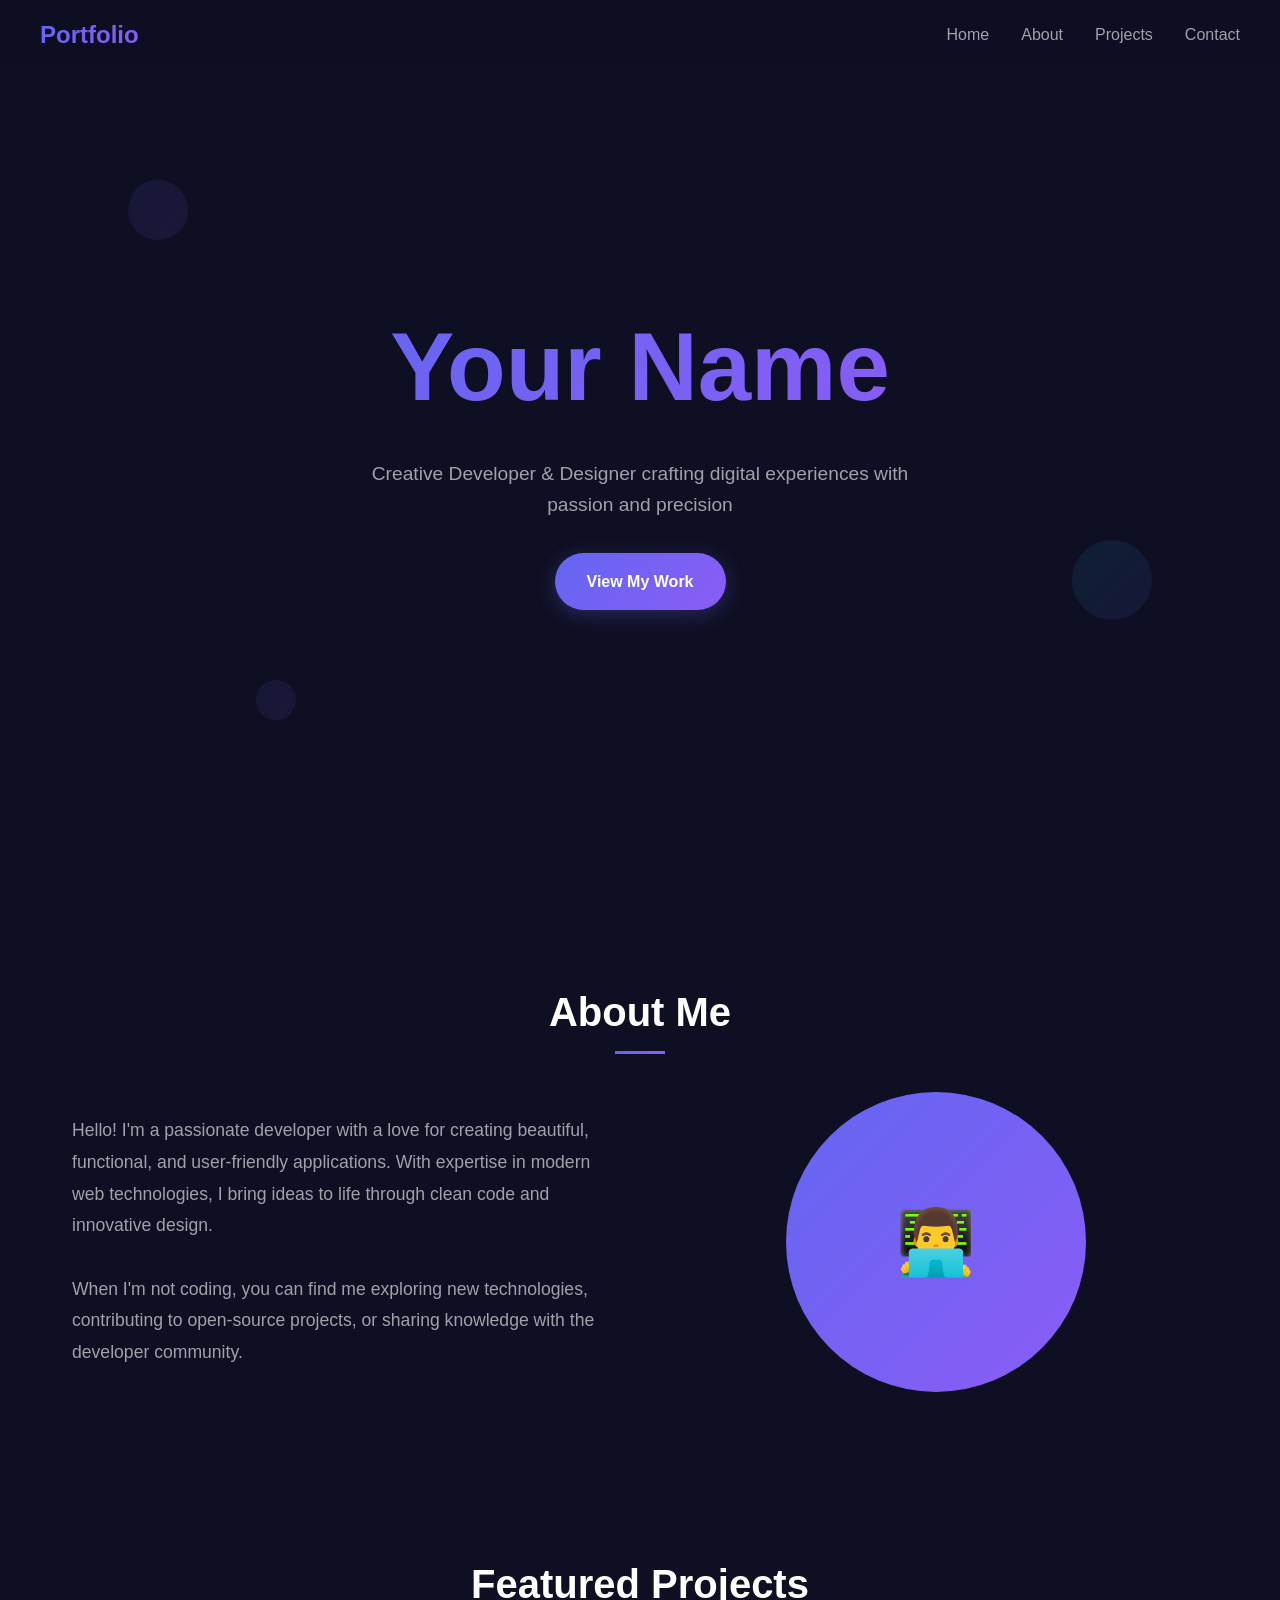
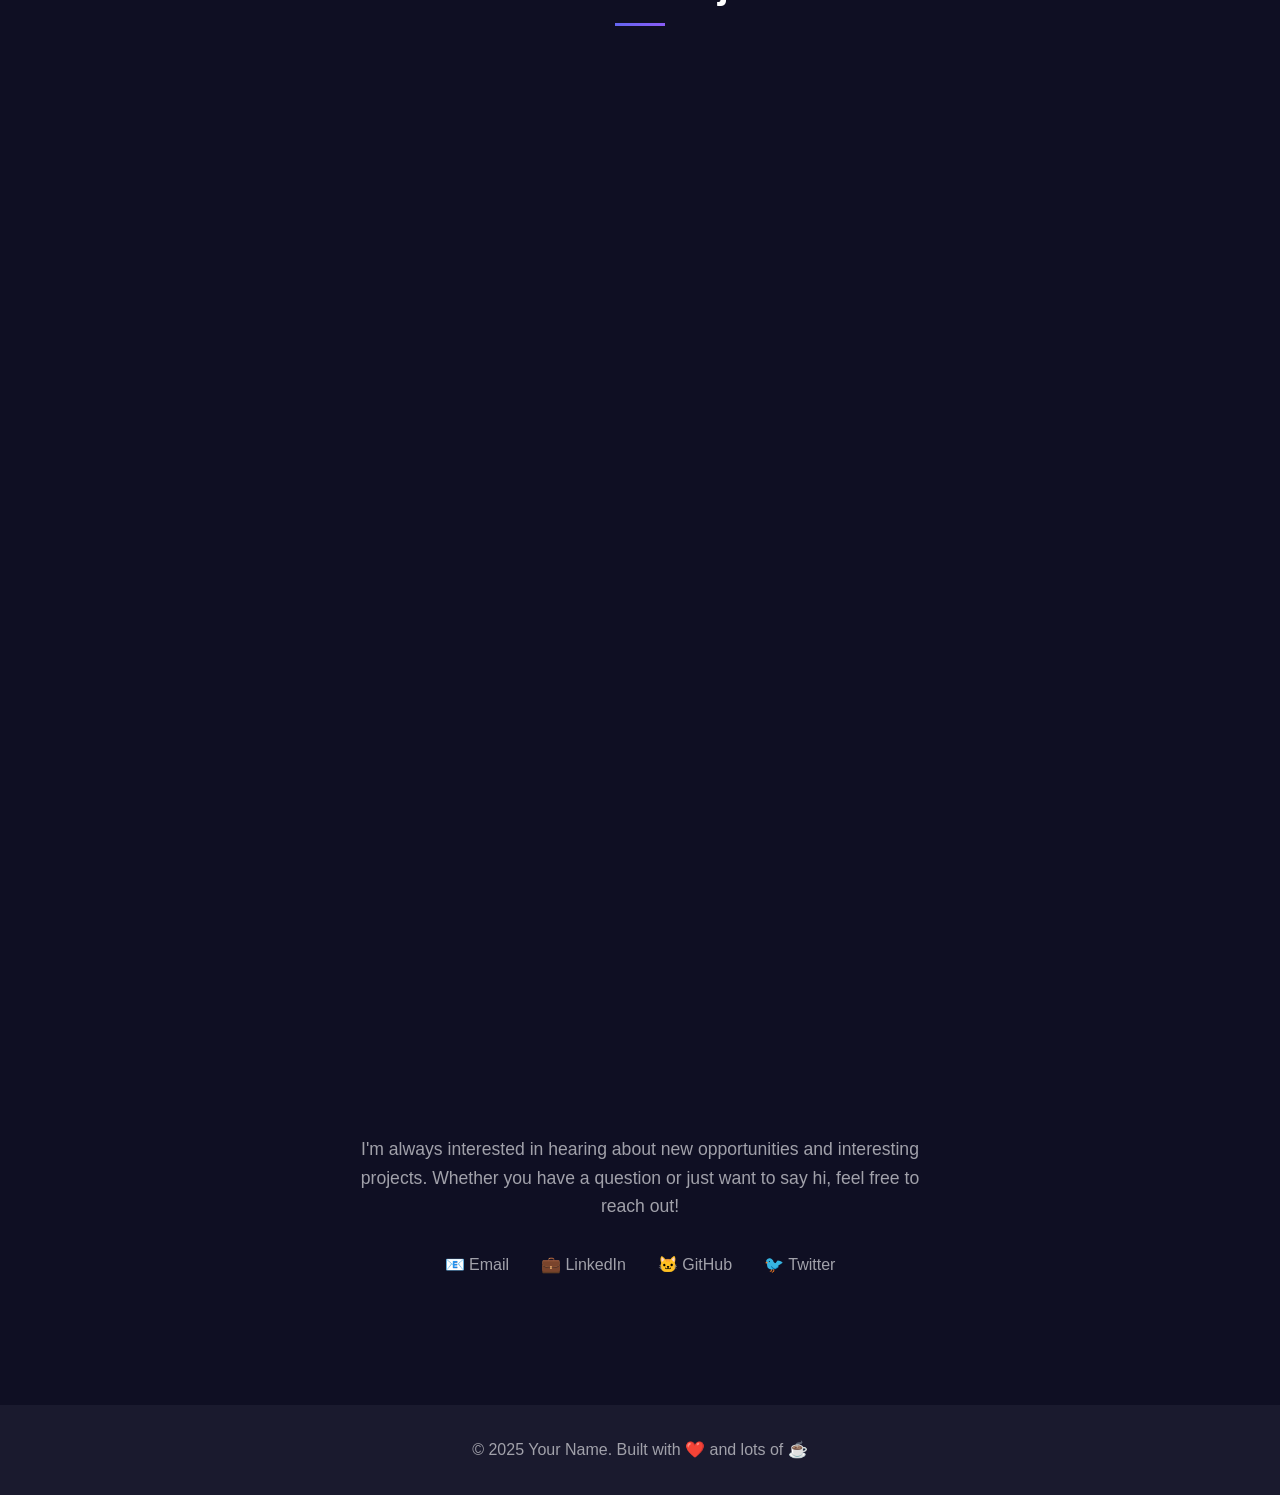
==== index.html @ e2e6d1c0 "Create index.html" ====
<!DOCTYPE html>
<html lang="en">
<head>
    <meta charset="UTF-8">
    <meta name="viewport" content="width=device-width, initial-scale=1.0">
    <title>Your Name - Portfolio</title>
    <style>
        * {
            margin: 0;
            padding: 0;
            box-sizing: border-box;
        }

        :root {
            --primary: #6366f1;
            --secondary: #8b5cf6;
            --accent: #06b6d4;
            --bg-dark: #0f0f23;
            --bg-card: #1a1a2e;
            --text-primary: #ffffff;
            --text-secondary: #a1a1aa;
            --gradient: linear-gradient(135deg, var(--primary), var(--secondary));
        }

        body {
            font-family: 'Inter', -apple-system, BlinkMacSystemFont, sans-serif;
            background: var(--bg-dark);
            color: var(--text-primary);
            line-height: 1.6;
            overflow-x: hidden;
        }

        /* Animated background */
        .bg-animation {
            position: fixed;
            top: 0;
            left: 0;
            width: 100%;
            height: 100%;
            z-index: -1;
            opacity: 0.1;
        }

        .floating-shapes {
            position: absolute;
            width: 100%;
            height: 100%;
        }

        .shape {
            position: absolute;
            border-radius: 50%;
            animation: float 6s ease-in-out infinite;
        }

        .shape:nth-child(1) {
            width: 60px;
            height: 60px;
            background: var(--gradient);
            top: 20%;
            left: 10%;
            animation-delay: 0s;
        }

        .shape:nth-child(2) {
            width: 80px;
            height: 80px;
            background: linear-gradient(135deg, var(--accent), var(--primary));
            top: 60%;
            right: 10%;
            animation-delay: 2s;
        }

        .shape:nth-child(3) {
            width: 40px;
            height: 40px;
            background: var(--gradient);
            bottom: 20%;
            left: 20%;
            animation-delay: 4s;
        }

        @keyframes float {
            0%, 100% { transform: translateY(0px) rotate(0deg); }
            50% { transform: translateY(-20px) rotate(180deg); }
        }

        /* Navigation */
        nav {
            position: fixed;
            top: 0;
            width: 100%;
            padding: 1rem 2rem;
            background: rgba(15, 15, 35, 0.9);
            backdrop-filter: blur(10px);
            z-index: 1000;
            transition: all 0.3s ease;
        }

        .nav-container {
            max-width: 1200px;
            margin: 0 auto;
            display: flex;
            justify-content: space-between;
            align-items: center;
        }

        .logo {
            font-size: 1.5rem;
            font-weight: 700;
            background: var(--gradient);
            background-clip: text;
            -webkit-text-fill-color: transparent;
        }

        .nav-links {
            display: flex;
            list-style: none;
            gap: 2rem;
        }

        .nav-links a {
            color: var(--text-secondary);
            text-decoration: none;
            transition: color 0.3s ease;
            position: relative;
        }

        .nav-links a:hover {
            color: var(--text-primary);
        }

        .nav-links a::after {
            content: '';
            position: absolute;
            bottom: -5px;
            left: 0;
            width: 0;
            height: 2px;
            background: var(--gradient);
            transition: width 0.3s ease;
        }

        .nav-links a:hover::after {
            width: 100%;
        }

        /* Hero Section */
        .hero {
            height: 100vh;
            display: flex;
            align-items: center;
            justify-content: center;
            text-align: center;
            padding: 0 2rem;
        }

        .hero-content {
            max-width: 800px;
            animation: fadeInUp 1s ease;
        }

        .hero h1 {
            font-size: clamp(3rem, 8vw, 6rem);
            font-weight: 800;
            margin-bottom: 1rem;
            background: var(--gradient);
            background-clip: text;
            -webkit-text-fill-color: transparent;
        }

        .hero p {
            font-size: 1.2rem;
            color: var(--text-secondary);
            margin-bottom: 2rem;
            max-width: 600px;
            margin-left: auto;
            margin-right: auto;
        }

        .cta-button {
            display: inline-block;
            padding: 1rem 2rem;
            background: var(--gradient);
            color: white;
            text-decoration: none;
            border-radius: 50px;
            font-weight: 600;
            transition: all 0.3s ease;
            box-shadow: 0 4px 20px rgba(99, 102, 241, 0.3);
        }

        .cta-button:hover {
            transform: translateY(-3px);
            box-shadow: 0 8px 30px rgba(99, 102, 241, 0.4);
        }

        /* Sections */
        section {
            padding: 5rem 2rem;
            max-width: 1200px;
            margin: 0 auto;
        }

        .section-title {
            font-size: 2.5rem;
            font-weight: 700;
            text-align: center;
            margin-bottom: 3rem;
            position: relative;
        }

        .section-title::after {
            content: '';
            position: absolute;
            bottom: -10px;
            left: 50%;
            transform: translateX(-50%);
            width: 50px;
            height: 3px;
            background: var(--gradient);
        }

        /* About Section */
        .about-content {
            display: grid;
            grid-template-columns: 1fr 1fr;
            gap: 3rem;
            align-items: center;
        }

        .about-text {
            font-size: 1.1rem;
            color: var(--text-secondary);
            line-height: 1.8;
        }

        .about-image {
            text-align: center;
        }

        .profile-img {
            width: 300px;
            height: 300px;
            border-radius: 50%;
            background: var(--gradient);
            display: flex;
            align-items: center;
            justify-content: center;
            margin: 0 auto;
            font-size: 4rem;
            color: white;
        }

        /* Projects Section */
        .projects-grid {
            display: grid;
            grid-template-columns: repeat(auto-fit, minmax(350px, 1fr));
            gap: 2rem;
            margin-top: 3rem;
        }

        .project-card {
            background: var(--bg-card);
            border-radius: 15px;
            padding: 2rem;
            transition: all 0.3s ease;
            border: 1px solid rgba(99, 102, 241, 0.1);
            position: relative;
            overflow: hidden;
        }

        .project-card::before {
            content: '';
            position: absolute;
            top: 0;
            left: 0;
            width: 100%;
            height: 3px;
            background: var(--gradient);
            transform: scaleX(0);
            transition: transform 0.3s ease;
        }

        .project-card:hover {
            transform: translateY(-10px);
            box-shadow: 0 20px 40px rgba(0, 0, 0, 0.3);
        }

        .project-card:hover::before {
            transform: scaleX(1);
        }

        .project-title {
            font-size: 1.5rem;
            font-weight: 600;
            margin-bottom: 1rem;
            color: var(--text-primary);
        }

        .project-description {
            color: var(--text-secondary);
            margin-bottom: 1.5rem;
            line-height: 1.6;
        }

        .project-tags {
            display: flex;
            flex-wrap: wrap;
            gap: 0.5rem;
            margin-bottom: 1.5rem;
        }

        .tag {
            background: rgba(99, 102, 241, 0.1);
            color: var(--primary);
            padding: 0.3rem 0.8rem;
            border-radius: 20px;
            font-size: 0.8rem;
            font-weight: 500;
        }

        .project-links {
            display: flex;
            gap: 1rem;
        }

        .project-link {
            color: var(--accent);
            text-decoration: none;
            font-weight: 500;
            transition: color 0.3s ease;
        }

        .project-link:hover {
            color: var(--primary);
        }

        /* Contact Section */
        .contact-content {
            text-align: center;
            max-width: 600px;
            margin: 0 auto;
        }

        .contact-text {
            font-size: 1.1rem;
            color: var(--text-secondary);
            margin-bottom: 2rem;
        }

        .contact-links {
            display: flex;
            justify-content: center;
            gap: 2rem;
            flex-wrap: wrap;
        }

        .contact-link {
            display: flex;
            align-items: center;
            gap: 0.5rem;
            color: var(--text-secondary);
            text-decoration: none;
            transition: color 0.3s ease;
        }

        .contact-link:hover {
            color: var(--primary);
        }

        /* Footer */
        footer {
            background: var(--bg-card);
            padding: 2rem;
            text-align: center;
            color: var(--text-secondary);
            margin-top: 3rem;
        }

        /* Animations */
        @keyframes fadeInUp {
            from {
                opacity: 0;
                transform: translateY(50px);
            }
            to {
                opacity: 1;
                transform: translateY(0);
            }
        }

        .fade-in-up {
            animation: fadeInUp 0.8s ease forwards;
            opacity: 0;
        }

        /* Responsive */
        @media (max-width: 768px) {
            .nav-links {
                display: none;
            }

            .about-content {
                grid-template-columns: 1fr;
                text-align: center;
            }

            .projects-grid {
                grid-template-columns: 1fr;
            }

            .contact-links {
                flex-direction: column;
                align-items: center;
            }

            section {
                padding: 3rem 1rem;
            }
        }
    </style>
</head>
<body>
    <div class="bg-animation">
        <div class="floating-shapes">
            <div class="shape"></div>
            <div class="shape"></div>
            <div class="shape"></div>
        </div>
    </div>

    <nav>
        <div class="nav-container">
            <div class="logo">Portfolio</div>
            <ul class="nav-links">
                <li><a href="#home">Home</a></li>
                <li><a href="#about">About</a></li>
                <li><a href="#projects">Projects</a></li>
                <li><a href="#contact">Contact</a></li>
            </ul>
        </div>
    </nav>

    <section id="home" class="hero">
        <div class="hero-content">
            <h1>Your Name</h1>
            <p>Creative Developer & Designer crafting digital experiences with passion and precision</p>
            <a href="#projects" class="cta-button">View My Work</a>
        </div>
    </section>

    <section id="about">
        <h2 class="section-title">About Me</h2>
        <div class="about-content">
            <div class="about-text">
                <p>Hello! I'm a passionate developer with a love for creating beautiful, functional, and user-friendly applications. With expertise in modern web technologies, I bring ideas to life through clean code and innovative design.</p>
                <br>
                <p>When I'm not coding, you can find me exploring new technologies, contributing to open-source projects, or sharing knowledge with the developer community.</p>
            </div>
            <div class="about-image">
                <div class="profile-img">👨‍💻</div>
            </div>
        </div>
    </section>

    <section id="projects">
        <h2 class="section-title">Featured Projects</h2>
        <div class="projects-grid">
            <div class="project-card">
                <h3 class="project-title">E-Commerce Platform</h3>
                <p class="project-description">A full-stack e-commerce solution with modern UI/UX, secure payment integration, and real-time inventory management.</p>
                <div class="project-tags">
                    <span class="tag">React</span>
                    <span class="tag">Node.js</span>
                    <span class="tag">MongoDB</span>
                    <span class="tag">Stripe</span>
                </div>
                <div class="project-links">
                    <a href="#" class="project-link">Live Demo</a>
                    <a href="#" class="project-link">GitHub</a>
                </div>
            </div>

            <div class="project-card">
                <h3 class="project-title">Task Management App</h3>
                <p class="project-description">A collaborative task management application with real-time updates, drag-and-drop functionality, and team collaboration features.</p>
                <div class="project-tags">
                    <span class="tag">Vue.js</span>
                    <span class="tag">Firebase</span>
                    <span class="tag">TypeScript</span>
                    <span class="tag">PWA</span>
                </div>
                <div class="project-links">
                    <a href="#" class="project-link">Live Demo</a>
                    <a href="#" class="project-link">GitHub</a>
                </div>
            </div>

            <div class="project-card">
                <h3 class="project-title">Data Visualization Dashboard</h3>
                <p class="project-description">Interactive dashboard for visualizing complex datasets with customizable charts, real-time data streaming, and export functionality.</p>
                <div class="project-tags">
                    <span class="tag">D3.js</span>
                    <span class="tag">Python</span>
                    <span class="tag">Flask</span>
                    <span class="tag">PostgreSQL</span>
                </div>
                <div class="project-links">
                    <a href="#" class="project-link">Live Demo</a>
                    <a href="#" class="project-link">GitHub</a>
                </div>
            </div>

            <div class="project-card">
                <h3 class="project-title">Mobile Weather App</h3>
                <p class="project-description">Cross-platform mobile application providing detailed weather forecasts with beautiful animations and location-based services.</p>
                <div class="project-tags">
                    <span class="tag">React Native</span>
                    <span class="tag">Weather API</span>
                    <span class="tag">Redux</span>
                    <span class="tag">Lottie</span>
                </div>
                <div class="project-links">
                    <a href="#" class="project-link">App Store</a>
                    <a href="#" class="project-link">GitHub</a>
                </div>
            </div>

            <div class="project-card">
                <h3 class="project-title">AI-Powered Chatbot</h3>
                <p class="project-description">Intelligent chatbot with natural language processing capabilities, context awareness, and integration with multiple platforms.</p>
                <div class="project-tags">
                    <span class="tag">Python</span>
                    <span class="tag">TensorFlow</span>
                    <span class="tag">NLP</span>
                    <span class="tag">REST API</span>
                </div>
                <div class="project-links">
                    <a href="#" class="project-link">Live Demo</a>
                    <a href="#" class="project-link">GitHub</a>
                </div>
            </div>

            <div class="project-card">
                <h3 class="project-title">Portfolio Website</h3>
                <p class="project-description">Modern, responsive portfolio website with smooth animations, dark mode support, and optimized performance.</p>
                <div class="project-tags">
                    <span class="tag">HTML5</span>
                    <span class="tag">CSS3</span>
                    <span class="tag">JavaScript</span>
                    <span class="tag">GSAP</span>
                </div>
                <div class="project-links">
                    <a href="#" class="project-link">Live Demo</a>
                    <a href="#" class="project-link">GitHub</a>
                </div>
            </div>
        </div>
    </section>

    <section id="contact">
        <h2 class="section-title">Get In Touch</h2>
        <div class="contact-content">
            <p class="contact-text">I'm always interested in hearing about new opportunities and interesting projects. Whether you have a question or just want to say hi, feel free to reach out!</p>
            <div class="contact-links">
                <a href="mailto:your.email@example.com" class="contact-link">
                    📧 Email
                </a>
                <a href="https://linkedin.com/in/yourprofile" class="contact-link" target="_blank">
                    💼 LinkedIn
                </a>
                <a href="https://github.com/yourusername" class="contact-link" target="_blank">
                    🐱 GitHub
                </a>
                <a href="https://twitter.com/yourusername" class="contact-link" target="_blank">
                    🐦 Twitter
                </a>
            </div>
        </div>
    </section>

    <footer>
        <p>&copy; 2025 Your Name. Built with ❤️ and lots of ☕</p>
    </footer>

    <script>
        // Smooth scrolling for navigation links
        document.querySelectorAll('a[href^="#"]').forEach(anchor => {
            anchor.addEventListener('click', function (e) {
                e.preventDefault();
                const target = document.querySelector(this.getAttribute('href'));
                if (target) {
                    target.scrollIntoView({
                        behavior: 'smooth',
                        block: 'start'
                    });
                }
            });
        });

        // Fade in animation on scroll
        const observerOptions = {
            threshold: 0.1,
            rootMargin: '0px 0px -50px 0px'
        };

        const observer = new IntersectionObserver((entries) => {
            entries.forEach(entry => {
                if (entry.isIntersecting) {
                    entry.target.classList.add('fade-in-up');
                    observer.unobserve(entry.target);
                }
            });
        }, observerOptions);

        // Observe all project cards
        document.querySelectorAll('.project-card').forEach(card => {
            observer.observe(card);
        });

        // Add scroll effect to navbar
        window.addEventListener('scroll', () => {
            const nav = document.querySelector('nav');
            if (window.scrollY > 100) {
                nav.style.background = 'rgba(15, 15, 35, 0.95)';
            } else {
                nav.style.background = 'rgba(15, 15, 35, 0.9)';
            }
        });

        // Add typing effect to hero text
        const heroTitle = document.querySelector('.hero h1');
        const text = heroTitle.textContent;
        heroTitle.textContent = '';
        let i = 0;

        function typeWriter() {
            if (i < text.length) {
                heroTitle.textContent += text.charAt(i);
                i++;
                setTimeout(typeWriter, 100);
            }
        }

        // Start typing effect after page load
        window.addEventListener('load', () => {
            setTimeout(typeWriter, 500);
        });
    </script>
</body>
</html>
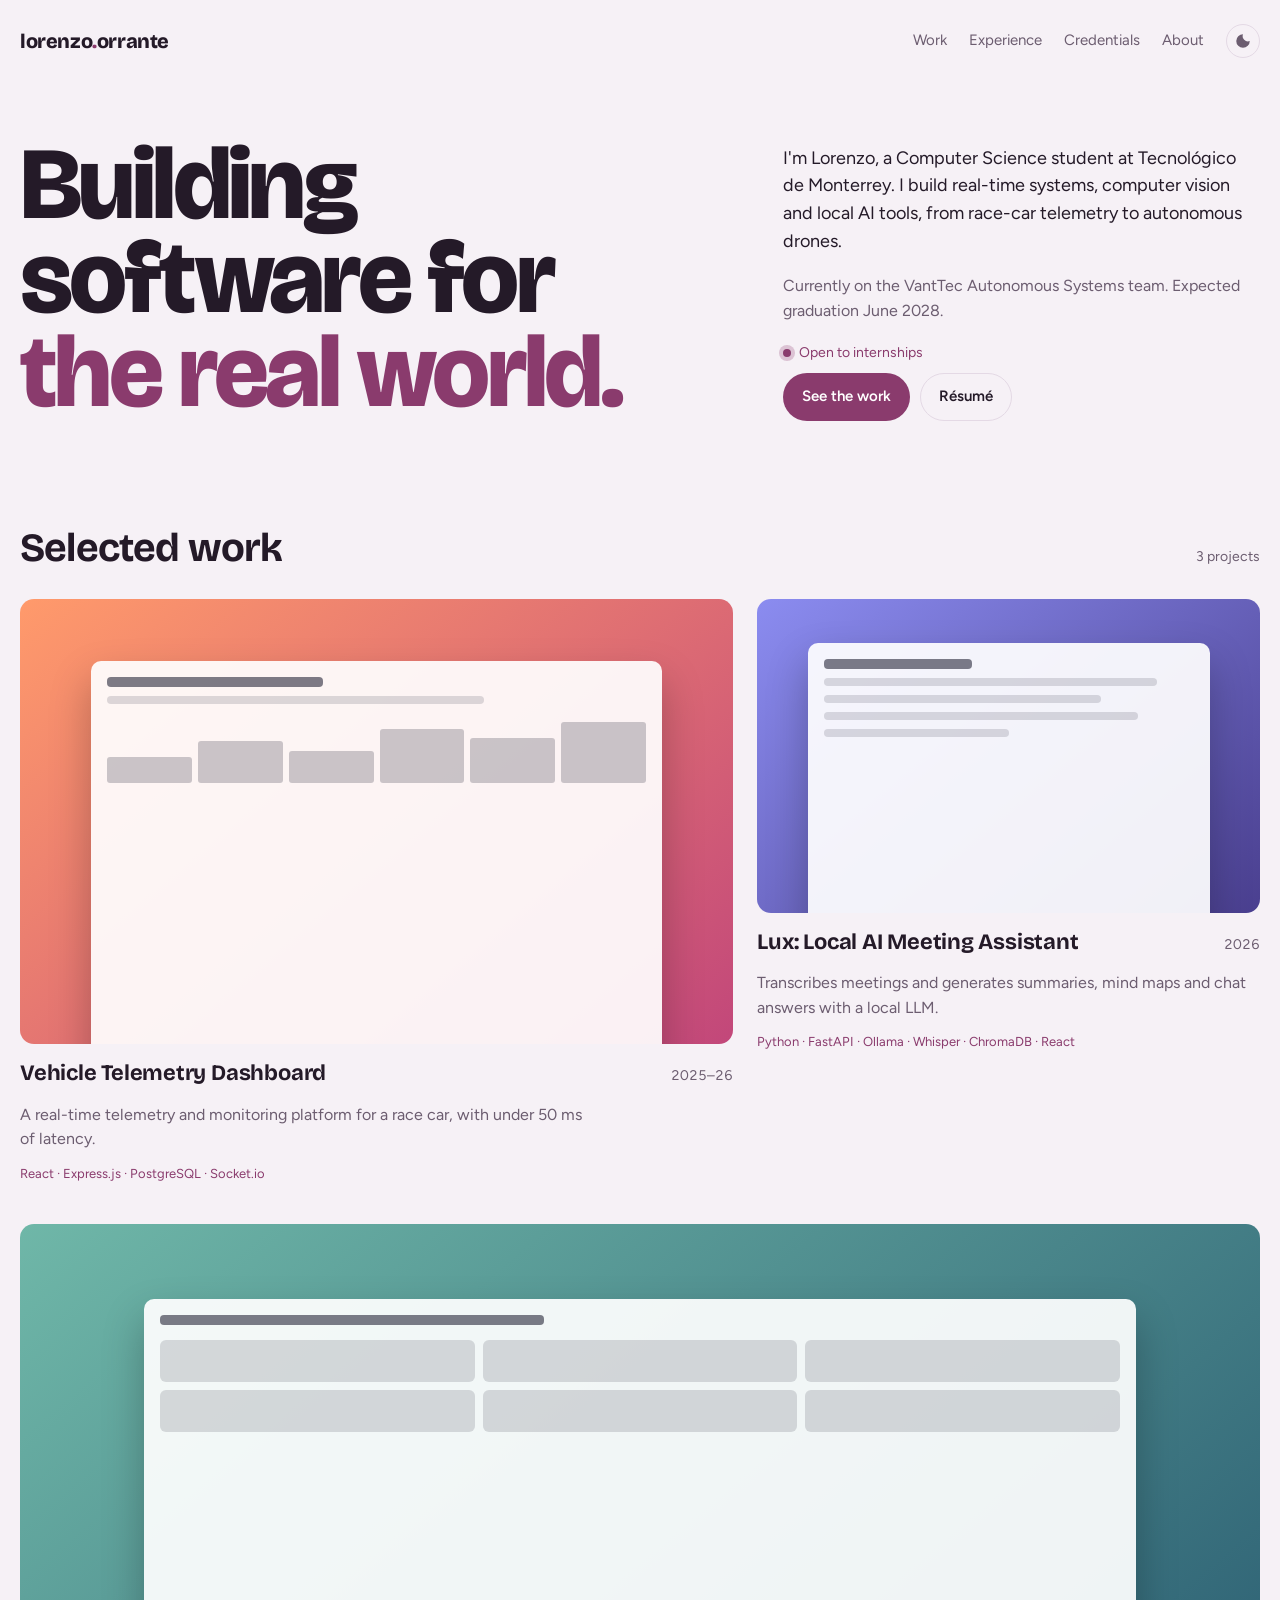
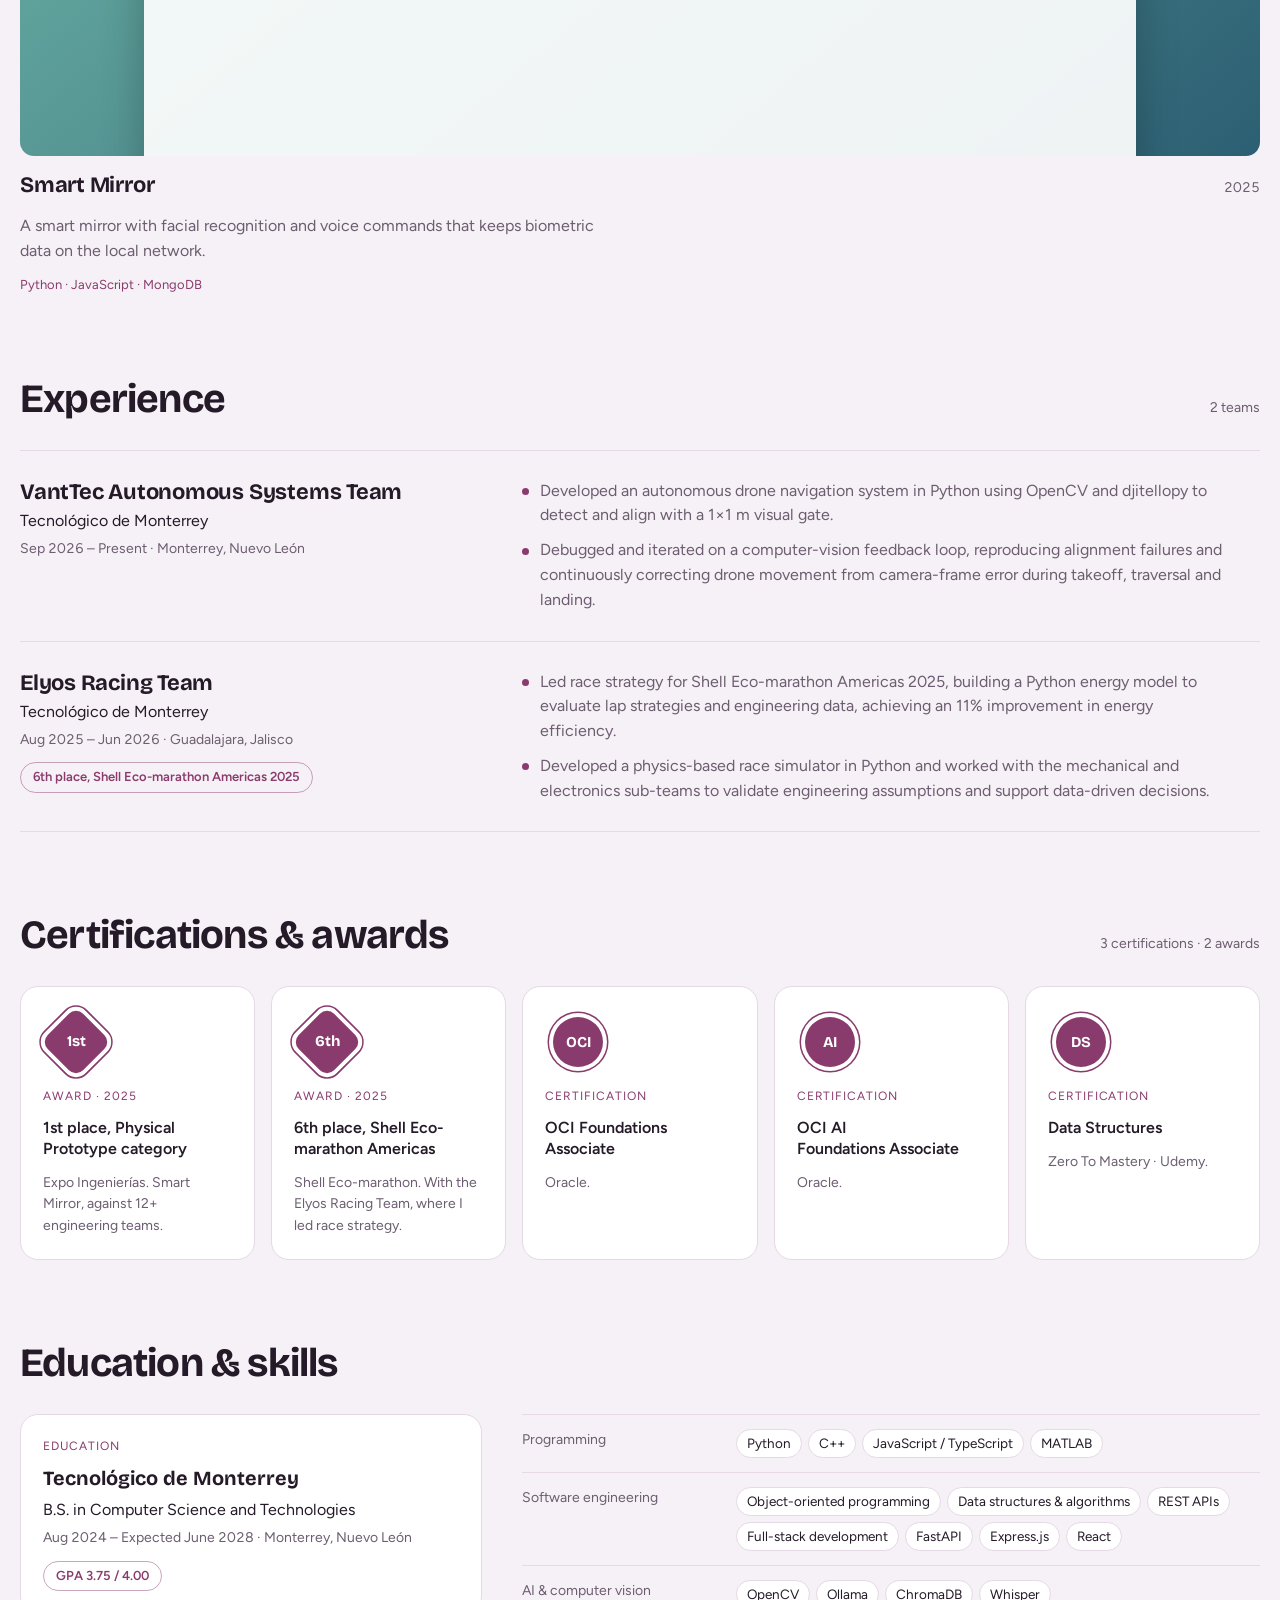
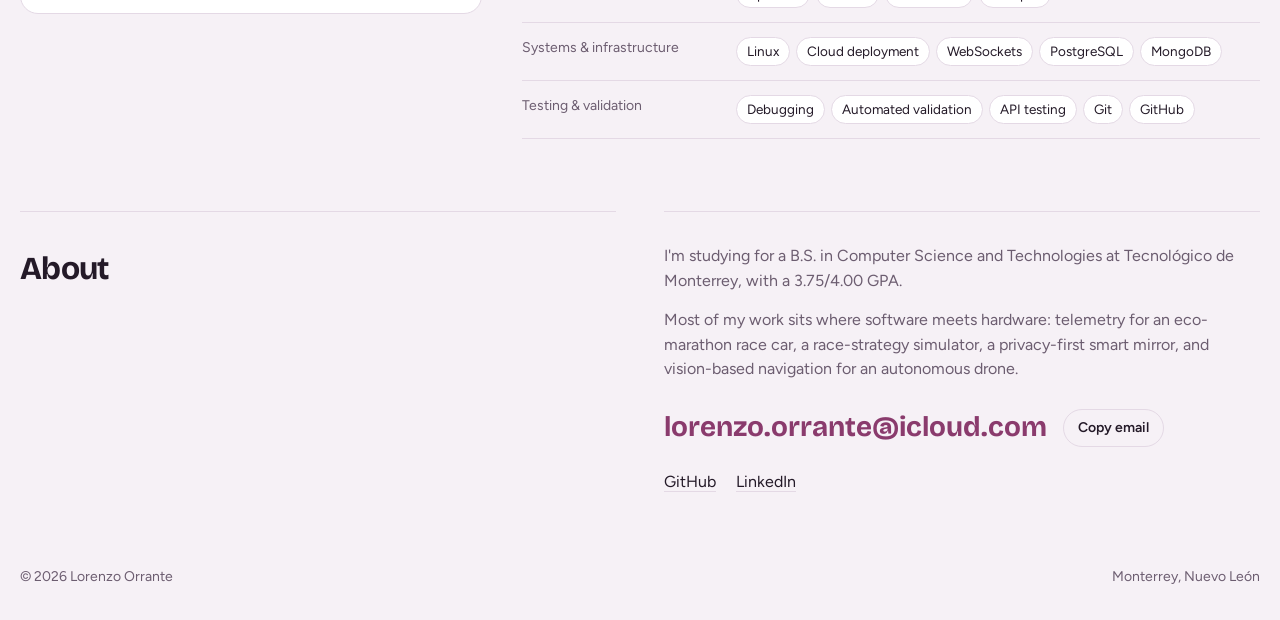
==== commit d408ac3c: "Replace template with Lorenzo Orrante portfolio Studio design with projects, experience, certificati" ====
--- a/index.html
+++ b/index.html
@@ -1,652 +1,105 @@
-<!DOCTYPE html>
+<!doctype html>
 <html lang="en">
 <head>
-    <meta charset="UTF-8">
-    <meta name="viewport" content="width=device-width, initial-scale=1.0">
-    <title>Your Name - Portfolio</title>
-    <style>
-        * {
-            margin: 0;
-            padding: 0;
-            box-sizing: border-box;
-        }
-
-        :root {
-            --primary: #6366f1;
-            --secondary: #8b5cf6;
-            --accent: #06b6d4;
-            --bg-dark: #0f0f23;
-            --bg-card: #1a1a2e;
-            --text-primary: #ffffff;
-            --text-secondary: #a1a1aa;
-            --gradient: linear-gradient(135deg, var(--primary), var(--secondary));
-        }
-
-        body {
-            font-family: 'Inter', -apple-system, BlinkMacSystemFont, sans-serif;
-            background: var(--bg-dark);
-            color: var(--text-primary);
-            line-height: 1.6;
-            overflow-x: hidden;
-        }
-
-        /* Animated background */
-        .bg-animation {
-            position: fixed;
-            top: 0;
-            left: 0;
-            width: 100%;
-            height: 100%;
-            z-index: -1;
-            opacity: 0.1;
-        }
-
-        .floating-shapes {
-            position: absolute;
-            width: 100%;
-            height: 100%;
-        }
-
-        .shape {
-            position: absolute;
-            border-radius: 50%;
-            animation: float 6s ease-in-out infinite;
-        }
-
-        .shape:nth-child(1) {
-            width: 60px;
-            height: 60px;
-            background: var(--gradient);
-            top: 20%;
-            left: 10%;
-            animation-delay: 0s;
-        }
-
-        .shape:nth-child(2) {
-            width: 80px;
-            height: 80px;
-            background: linear-gradient(135deg, var(--accent), var(--primary));
-            top: 60%;
-            right: 10%;
-            animation-delay: 2s;
-        }
-
-        .shape:nth-child(3) {
-            width: 40px;
-            height: 40px;
-            background: var(--gradient);
-            bottom: 20%;
-            left: 20%;
-            animation-delay: 4s;
-        }
-
-        @keyframes float {
-            0%, 100% { transform: translateY(0px) rotate(0deg); }
-            50% { transform: translateY(-20px) rotate(180deg); }
-        }
-
-        /* Navigation */
-        nav {
-            position: fixed;
-            top: 0;
-            width: 100%;
-            padding: 1rem 2rem;
-            background: rgba(15, 15, 35, 0.9);
-            backdrop-filter: blur(10px);
-            z-index: 1000;
-            transition: all 0.3s ease;
-        }
-
-        .nav-container {
-            max-width: 1200px;
-            margin: 0 auto;
-            display: flex;
-            justify-content: space-between;
-            align-items: center;
-        }
-
-        .logo {
-            font-size: 1.5rem;
-            font-weight: 700;
-            background: var(--gradient);
-            background-clip: text;
-            -webkit-text-fill-color: transparent;
-        }
-
-        .nav-links {
-            display: flex;
-            list-style: none;
-            gap: 2rem;
-        }
-
-        .nav-links a {
-            color: var(--text-secondary);
-            text-decoration: none;
-            transition: color 0.3s ease;
-            position: relative;
-        }
-
-        .nav-links a:hover {
-            color: var(--text-primary);
-        }
-
-        .nav-links a::after {
-            content: '';
-            position: absolute;
-            bottom: -5px;
-            left: 0;
-            width: 0;
-            height: 2px;
-            background: var(--gradient);
-            transition: width 0.3s ease;
-        }
-
-        .nav-links a:hover::after {
-            width: 100%;
-        }
-
-        /* Hero Section */
-        .hero {
-            height: 100vh;
-            display: flex;
-            align-items: center;
-            justify-content: center;
-            text-align: center;
-            padding: 0 2rem;
-        }
-
-        .hero-content {
-            max-width: 800px;
-            animation: fadeInUp 1s ease;
-        }
-
-        .hero h1 {
-            font-size: clamp(3rem, 8vw, 6rem);
-            font-weight: 800;
-            margin-bottom: 1rem;
-            background: var(--gradient);
-            background-clip: text;
-            -webkit-text-fill-color: transparent;
-        }
-
-        .hero p {
-            font-size: 1.2rem;
-            color: var(--text-secondary);
-            margin-bottom: 2rem;
-            max-width: 600px;
-            margin-left: auto;
-            margin-right: auto;
-        }
-
-        .cta-button {
-            display: inline-block;
-            padding: 1rem 2rem;
-            background: var(--gradient);
-            color: white;
-            text-decoration: none;
-            border-radius: 50px;
-            font-weight: 600;
-            transition: all 0.3s ease;
-            box-shadow: 0 4px 20px rgba(99, 102, 241, 0.3);
-        }
-
-        .cta-button:hover {
-            transform: translateY(-3px);
-            box-shadow: 0 8px 30px rgba(99, 102, 241, 0.4);
-        }
-
-        /* Sections */
-        section {
-            padding: 5rem 2rem;
-            max-width: 1200px;
-            margin: 0 auto;
-        }
-
-        .section-title {
-            font-size: 2.5rem;
-            font-weight: 700;
-            text-align: center;
-            margin-bottom: 3rem;
-            position: relative;
-        }
-
-        .section-title::after {
-            content: '';
-            position: absolute;
-            bottom: -10px;
-            left: 50%;
-            transform: translateX(-50%);
-            width: 50px;
-            height: 3px;
-            background: var(--gradient);
-        }
-
-        /* About Section */
-        .about-content {
-            display: grid;
-            grid-template-columns: 1fr 1fr;
-            gap: 3rem;
-            align-items: center;
-        }
-
-        .about-text {
-            font-size: 1.1rem;
-            color: var(--text-secondary);
-            line-height: 1.8;
-        }
-
-        .about-image {
-            text-align: center;
-        }
-
-        .profile-img {
-            width: 300px;
-            height: 300px;
-            border-radius: 50%;
-            background: var(--gradient);
-            display: flex;
-            align-items: center;
-            justify-content: center;
-            margin: 0 auto;
-            font-size: 4rem;
-            color: white;
-        }
-
-        /* Projects Section */
-        .projects-grid {
-            display: grid;
-            grid-template-columns: repeat(auto-fit, minmax(350px, 1fr));
-            gap: 2rem;
-            margin-top: 3rem;
-        }
-
-        .project-card {
-            background: var(--bg-card);
-            border-radius: 15px;
-            padding: 2rem;
-            transition: all 0.3s ease;
-            border: 1px solid rgba(99, 102, 241, 0.1);
-            position: relative;
-            overflow: hidden;
-        }
-
-        .project-card::before {
-            content: '';
-            position: absolute;
-            top: 0;
-            left: 0;
-            width: 100%;
-            height: 3px;
-            background: var(--gradient);
-            transform: scaleX(0);
-            transition: transform 0.3s ease;
-        }
-
-        .project-card:hover {
-            transform: translateY(-10px);
-            box-shadow: 0 20px 40px rgba(0, 0, 0, 0.3);
-        }
-
-        .project-card:hover::before {
-            transform: scaleX(1);
-        }
-
-        .project-title {
-            font-size: 1.5rem;
-            font-weight: 600;
-            margin-bottom: 1rem;
-            color: var(--text-primary);
-        }
-
-        .project-description {
-            color: var(--text-secondary);
-            margin-bottom: 1.5rem;
-            line-height: 1.6;
-        }
-
-        .project-tags {
-            display: flex;
-            flex-wrap: wrap;
-            gap: 0.5rem;
-            margin-bottom: 1.5rem;
-        }
-
-        .tag {
-            background: rgba(99, 102, 241, 0.1);
-            color: var(--primary);
-            padding: 0.3rem 0.8rem;
-            border-radius: 20px;
-            font-size: 0.8rem;
-            font-weight: 500;
-        }
-
-        .project-links {
-            display: flex;
-            gap: 1rem;
-        }
-
-        .project-link {
-            color: var(--accent);
-            text-decoration: none;
-            font-weight: 500;
-            transition: color 0.3s ease;
-        }
-
-        .project-link:hover {
-            color: var(--primary);
-        }
-
-        /* Contact Section */
-        .contact-content {
-            text-align: center;
-            max-width: 600px;
-            margin: 0 auto;
-        }
-
-        .contact-text {
-            font-size: 1.1rem;
-            color: var(--text-secondary);
-            margin-bottom: 2rem;
-        }
-
-        .contact-links {
-            display: flex;
-            justify-content: center;
-            gap: 2rem;
-            flex-wrap: wrap;
-        }
-
-        .contact-link {
-            display: flex;
-            align-items: center;
-            gap: 0.5rem;
-            color: var(--text-secondary);
-            text-decoration: none;
-            transition: color 0.3s ease;
-        }
-
-        .contact-link:hover {
-            color: var(--primary);
-        }
-
-        /* Footer */
-        footer {
-            background: var(--bg-card);
-            padding: 2rem;
-            text-align: center;
-            color: var(--text-secondary);
-            margin-top: 3rem;
-        }
-
-        /* Animations */
-        @keyframes fadeInUp {
-            from {
-                opacity: 0;
-                transform: translateY(50px);
-            }
-            to {
-                opacity: 1;
-                transform: translateY(0);
-            }
-        }
-
-        .fade-in-up {
-            animation: fadeInUp 0.8s ease forwards;
-            opacity: 0;
-        }
-
-        /* Responsive */
-        @media (max-width: 768px) {
-            .nav-links {
-                display: none;
-            }
-
-            .about-content {
-                grid-template-columns: 1fr;
-                text-align: center;
-            }
-
-            .projects-grid {
-                grid-template-columns: 1fr;
-            }
-
-            .contact-links {
-                flex-direction: column;
-                align-items: center;
-            }
-
-            section {
-                padding: 3rem 1rem;
-            }
-        }
-    </style>
+  <meta charset="utf-8">
+  <meta name="viewport" content="width=device-width, initial-scale=1, viewport-fit=cover">
+  <title>Portfolio</title>
+  <meta name="description" content="Projects, certifications and awards.">
+  <link rel="preconnect" href="https://fonts.googleapis.com">
+  <link rel="preconnect" href="https://fonts.gstatic.com" crossorigin>
+  <link rel="stylesheet" href="https://fonts.googleapis.com/css2?family=Bricolage+Grotesque:opsz,wght@12..96,500;12..96,700;12..96,800&family=Figtree:wght@400;500;600&display=swap">
+  <link rel="stylesheet" href="css/styles.css">
+  <script>
+    // Apply the saved theme before the page paints, so there is no flash.
+    try { var t = localStorage.getItem('theme'); if (t === 'light' || t === 'dark') document.documentElement.dataset.theme = t; } catch (e) {}
+  </script>
 </head>
 <body>
-    <div class="bg-animation">
-        <div class="floating-shapes">
-            <div class="shape"></div>
-            <div class="shape"></div>
-            <div class="shape"></div>
-        </div>
-    </div>
+  <a class="skip" href="#work">Skip to work</a>
 
-    <nav>
-        <div class="nav-container">
-            <div class="logo">Portfolio</div>
-            <ul class="nav-links">
-                <li><a href="#home">Home</a></li>
-                <li><a href="#about">About</a></li>
-                <li><a href="#projects">Projects</a></li>
-                <li><a href="#contact">Contact</a></li>
-            </ul>
-        </div>
+  <header class="top gutter">
+    <a class="mark" href="#top" id="mark"></a>
+    <nav aria-label="Sections">
+      <a href="#work">Work</a>
+      <a href="#experience">Experience</a>
+      <a href="#credentials">Credentials</a>
+      <a href="#about">About</a>
+      <button class="theme-toggle" id="theme-toggle" type="button" aria-label="Switch color theme">
+        <svg viewBox="0 0 24 24" width="18" height="18" aria-hidden="true"><path fill="currentColor" d="M12 3a9 9 0 1 0 9 9 7 7 0 0 1-9-9z"/></svg>
+      </button>
     </nav>
+  </header>
 
-    <section id="home" class="hero">
-        <div class="hero-content">
-            <h1>Your Name</h1>
-            <p>Creative Developer & Designer crafting digital experiences with passion and precision</p>
-            <a href="#projects" class="cta-button">View My Work</a>
-        </div>
+  <main id="top">
+    <section class="hero gutter">
+      <h1 id="headline"></h1>
+      <div class="side">
+        <p class="lead" id="intro"></p>
+        <p id="sub-intro"></p>
+        <div class="btns" id="hero-buttons"></div>
+      </div>
     </section>
 
-    <section id="about">
-        <h2 class="section-title">About Me</h2>
-        <div class="about-content">
-            <div class="about-text">
-                <p>Hello! I'm a passionate developer with a love for creating beautiful, functional, and user-friendly applications. With expertise in modern web technologies, I bring ideas to life through clean code and innovative design.</p>
-                <br>
-                <p>When I'm not coding, you can find me exploring new technologies, contributing to open-source projects, or sharing knowledge with the developer community.</p>
-            </div>
-            <div class="about-image">
-                <div class="profile-img">👨‍💻</div>
-            </div>
-        </div>
+    <section class="section gutter" id="work" aria-labelledby="work-title">
+      <div class="sec-title">
+        <h2 id="work-title">Selected work</h2>
+        <span id="work-count"></span>
+      </div>
+      <div class="filters" id="work-filters" role="group" aria-label="Filter projects by technology"></div>
+      <div class="work" id="work-grid"></div>
     </section>
 
-    <section id="projects">
-        <h2 class="section-title">Featured Projects</h2>
-        <div class="projects-grid">
-            <div class="project-card">
-                <h3 class="project-title">E-Commerce Platform</h3>
-                <p class="project-description">A full-stack e-commerce solution with modern UI/UX, secure payment integration, and real-time inventory management.</p>
-                <div class="project-tags">
-                    <span class="tag">React</span>
-                    <span class="tag">Node.js</span>
-                    <span class="tag">MongoDB</span>
-                    <span class="tag">Stripe</span>
-                </div>
-                <div class="project-links">
-                    <a href="#" class="project-link">Live Demo</a>
-                    <a href="#" class="project-link">GitHub</a>
-                </div>
-            </div>
-
-            <div class="project-card">
-                <h3 class="project-title">Task Management App</h3>
-                <p class="project-description">A collaborative task management application with real-time updates, drag-and-drop functionality, and team collaboration features.</p>
-                <div class="project-tags">
-                    <span class="tag">Vue.js</span>
-                    <span class="tag">Firebase</span>
-                    <span class="tag">TypeScript</span>
-                    <span class="tag">PWA</span>
-                </div>
-                <div class="project-links">
-                    <a href="#" class="project-link">Live Demo</a>
-                    <a href="#" class="project-link">GitHub</a>
-                </div>
-            </div>
-
-            <div class="project-card">
-                <h3 class="project-title">Data Visualization Dashboard</h3>
-                <p class="project-description">Interactive dashboard for visualizing complex datasets with customizable charts, real-time data streaming, and export functionality.</p>
-                <div class="project-tags">
-                    <span class="tag">D3.js</span>
-                    <span class="tag">Python</span>
-                    <span class="tag">Flask</span>
-                    <span class="tag">PostgreSQL</span>
-                </div>
-                <div class="project-links">
-                    <a href="#" class="project-link">Live Demo</a>
-                    <a href="#" class="project-link">GitHub</a>
-                </div>
-            </div>
-
-            <div class="project-card">
-                <h3 class="project-title">Mobile Weather App</h3>
-                <p class="project-description">Cross-platform mobile application providing detailed weather forecasts with beautiful animations and location-based services.</p>
-                <div class="project-tags">
-                    <span class="tag">React Native</span>
-                    <span class="tag">Weather API</span>
-                    <span class="tag">Redux</span>
-                    <span class="tag">Lottie</span>
-                </div>
-                <div class="project-links">
-                    <a href="#" class="project-link">App Store</a>
-                    <a href="#" class="project-link">GitHub</a>
-                </div>
-            </div>
-
-            <div class="project-card">
-                <h3 class="project-title">AI-Powered Chatbot</h3>
-                <p class="project-description">Intelligent chatbot with natural language processing capabilities, context awareness, and integration with multiple platforms.</p>
-                <div class="project-tags">
-                    <span class="tag">Python</span>
-                    <span class="tag">TensorFlow</span>
-                    <span class="tag">NLP</span>
-                    <span class="tag">REST API</span>
-                </div>
-                <div class="project-links">
-                    <a href="#" class="project-link">Live Demo</a>
-                    <a href="#" class="project-link">GitHub</a>
-                </div>
-            </div>
-
-            <div class="project-card">
-                <h3 class="project-title">Portfolio Website</h3>
-                <p class="project-description">Modern, responsive portfolio website with smooth animations, dark mode support, and optimized performance.</p>
-                <div class="project-tags">
-                    <span class="tag">HTML5</span>
-                    <span class="tag">CSS3</span>
-                    <span class="tag">JavaScript</span>
-                    <span class="tag">GSAP</span>
-                </div>
-                <div class="project-links">
-                    <a href="#" class="project-link">Live Demo</a>
-                    <a href="#" class="project-link">GitHub</a>
-                </div>
-            </div>
-        </div>
+    <section class="section gutter" id="experience" aria-labelledby="exp-title">
+      <div class="sec-title">
+        <h2 id="exp-title">Experience</h2>
+        <span id="exp-count"></span>
+      </div>
+      <div class="exp" id="exp-list"></div>
     </section>
 
-    <section id="contact">
-        <h2 class="section-title">Get In Touch</h2>
-        <div class="contact-content">
-            <p class="contact-text">I'm always interested in hearing about new opportunities and interesting projects. Whether you have a question or just want to say hi, feel free to reach out!</p>
-            <div class="contact-links">
-                <a href="mailto:your.email@example.com" class="contact-link">
-                    📧 Email
-                </a>
-                <a href="https://linkedin.com/in/yourprofile" class="contact-link" target="_blank">
-                    💼 LinkedIn
-                </a>
-                <a href="https://github.com/yourusername" class="contact-link" target="_blank">
-                    🐱 GitHub
-                </a>
-                <a href="https://twitter.com/yourusername" class="contact-link" target="_blank">
-                    🐦 Twitter
-                </a>
-            </div>
-        </div>
+    <section class="section gutter" id="credentials" aria-labelledby="cred-title">
+      <div class="sec-title">
+        <h2 id="cred-title">Certifications &amp; awards</h2>
+        <span id="cred-count"></span>
+      </div>
+      <div class="shelf" id="shelf"></div>
     </section>
 
-    <footer>
-        <p>&copy; 2025 Your Name. Built with ❤️ and lots of ☕</p>
-    </footer>
+    <section class="section gutter" id="skills" aria-labelledby="skills-title">
+      <div class="sec-title">
+        <h2 id="skills-title">Education &amp; skills</h2>
+      </div>
+      <div class="skills-grid">
+        <div class="edu" id="edu-list"></div>
+        <dl class="skills" id="skills-list"></dl>
+      </div>
+    </section>
 
-    <script>
-        // Smooth scrolling for navigation links
-        document.querySelectorAll('a[href^="#"]').forEach(anchor => {
-            anchor.addEventListener('click', function (e) {
-                e.preventDefault();
-                const target = document.querySelector(this.getAttribute('href'));
-                if (target) {
-                    target.scrollIntoView({
-                        behavior: 'smooth',
-                        block: 'start'
-                    });
-                }
-            });
-        });
+    <section class="section gutter about" id="about" aria-labelledby="about-title">
+      <h2 id="about-title">About</h2>
+      <div>
+        <div class="about-text" id="about-text"></div>
+        <div class="contact">
+          <span class="mail" id="email"></span>
+          <button class="btn ghost small" type="button" id="copy-email">Copy email</button>
+        </div>
+        <ul class="social" id="social"></ul>
+      </div>
+    </section>
+  </main>
 
-        // Fade in animation on scroll
-        const observerOptions = {
-            threshold: 0.1,
-            rootMargin: '0px 0px -50px 0px'
-        };
+  <footer class="gutter">
+    <span id="footer-name"></span>
+    <span id="footer-year"></span>
+  </footer>
 
-        const observer = new IntersectionObserver((entries) => {
-            entries.forEach(entry => {
-                if (entry.isIntersecting) {
-                    entry.target.classList.add('fade-in-up');
-                    observer.unobserve(entry.target);
-                }
-            });
-        }, observerOptions);
+  <dialog id="detail" aria-labelledby="detail-title">
+    <button class="close" type="button" id="detail-close" aria-label="Close">×</button>
+    <div id="detail-body"></div>
+  </dialog>
 
-        // Observe all project cards
-        document.querySelectorAll('.project-card').forEach(card => {
-            observer.observe(card);
-        });
-
-        // Add scroll effect to navbar
-        window.addEventListener('scroll', () => {
-            const nav = document.querySelector('nav');
-            if (window.scrollY > 100) {
-                nav.style.background = 'rgba(15, 15, 35, 0.95)';
-            } else {
-                nav.style.background = 'rgba(15, 15, 35, 0.9)';
-            }
-        });
-
-        // Add typing effect to hero text
-        const heroTitle = document.querySelector('.hero h1');
-        const text = heroTitle.textContent;
-        heroTitle.textContent = '';
-        let i = 0;
-
-        function typeWriter() {
-            if (i < text.length) {
-                heroTitle.textContent += text.charAt(i);
-                i++;
-                setTimeout(typeWriter, 100);
-            }
-        }
-
-        // Start typing effect after page load
-        window.addEventListener('load', () => {
-            setTimeout(typeWriter, 500);
-        });
-    </script>
+  <!-- Your content lives in js/content.js. Edit that file to add projects, certifications and awards. -->
+  <script src="js/content.js"></script>
+  <script src="js/main.js"></script>
 </body>
 </html>
--- a/css/styles.css
+++ b/css/styles.css
@@ -0,0 +1,203 @@
+/* Studio: dark-first, work-forward portfolio. Aubergine ground, peach light; light variant in plum. */
+:root {
+  --bg: #1b1520;
+  --panel: #261d2c;
+  --fg: #f3ecf3;
+  --muted: #b3a5b6;
+  --line: #3a2f41;
+  --accent: #ffb38a;
+  --on-accent: #2a1a14;
+  --shadow: rgba(0, 0, 0, .45);
+
+  --display: "Bricolage Grotesque", "Arial Narrow", Arial, sans-serif;
+  --body: "Figtree", "Segoe UI", system-ui, sans-serif;
+  color-scheme: dark;
+}
+@media (prefers-color-scheme: light) {
+  :root:not([data-theme="dark"]) {
+    --bg: #f6f1f6; --panel: #ffffff; --fg: #241a28; --muted: #6c5d70; --line: #e4d9e5;
+    --accent: #8a3b6d; --on-accent: #ffffff; --shadow: rgba(60, 20, 60, .18);
+    color-scheme: light;
+  }
+}
+:root[data-theme="light"] {
+  --bg: #f6f1f6; --panel: #ffffff; --fg: #241a28; --muted: #6c5d70; --line: #e4d9e5;
+  --accent: #8a3b6d; --on-accent: #ffffff; --shadow: rgba(60, 20, 60, .18);
+  color-scheme: light;
+}
+
+* { box-sizing: border-box; }
+html { scroll-behavior: smooth; }
+@media (prefers-reduced-motion: reduce) { html { scroll-behavior: auto; } }
+body {
+  margin: 0;
+  background: var(--bg);
+  color: var(--fg);
+  font-family: var(--body);
+  font-size: 16px;
+  line-height: 1.55;
+  padding-top: env(safe-area-inset-top, 0px);
+  padding-bottom: env(safe-area-inset-bottom, 0px);
+}
+img { max-width: 100%; display: block; }
+a { color: inherit; }
+h1, h2, h3 { margin: 0; text-wrap: balance; }
+p { margin: 0; }
+ul { margin: 0; padding: 0; list-style: none; }
+:focus-visible { outline: 2px solid var(--accent); outline-offset: 3px; border-radius: 4px; }
+
+.gutter {
+  padding-left: max(20px, env(safe-area-inset-left, 0px));
+  padding-right: max(20px, env(safe-area-inset-right, 0px));
+  max-width: 1280px;
+  margin-left: auto;
+  margin-right: auto;
+}
+.skip { position: absolute; left: -9999px; }
+.skip:focus { left: 16px; top: 16px; background: var(--accent); color: var(--on-accent); padding: 8px 12px; border-radius: 8px; z-index: 20; }
+
+/* Header */
+.top { display: flex; justify-content: space-between; align-items: center; gap: 16px; flex-wrap: wrap; padding-block: 24px; }
+.mark { font-family: var(--display); font-weight: 800; font-size: 20px; letter-spacing: -0.02em; text-decoration: none; }
+.mark i { font-style: normal; color: var(--accent); }
+.top nav { display: flex; gap: 22px; align-items: center; flex-wrap: wrap; font-size: 15px; }
+.top nav a { text-decoration: none; color: var(--muted); }
+.top nav a:hover { color: var(--fg); }
+.theme-toggle { background: none; border: 1px solid var(--line); color: var(--muted); width: 34px; height: 34px; border-radius: 50%; display: grid; place-items: center; cursor: pointer; }
+.theme-toggle:hover { color: var(--fg); }
+
+/* Hero */
+.hero { display: grid; grid-template-columns: minmax(0, 1.5fr) minmax(0, 1fr); gap: 48px; align-items: end; padding-block: 56px 24px; }
+.hero h1 { font-family: var(--display); font-weight: 800; font-size: clamp(44px, 8vw, 104px); line-height: .92; letter-spacing: -0.035em; }
+.hero h1 span { color: var(--accent); }
+.side { display: grid; gap: 18px; color: var(--muted); max-width: 46ch; }
+.side .lead { color: var(--fg); font-size: 18px; }
+.status { display: inline-flex; align-items: center; gap: 8px; font-size: 14px; color: var(--accent); }
+.status::before { content: ""; width: 8px; height: 8px; border-radius: 50%; background: currentColor; box-shadow: 0 0 0 4px color-mix(in srgb, var(--accent) 25%, transparent); }
+
+.btns { display: flex; gap: 10px; flex-wrap: wrap; }
+.btn { display: inline-block; padding: 11px 18px; border-radius: 99px; text-decoration: none; font: inherit; font-weight: 600; font-size: 15px; cursor: pointer; border: 1px solid transparent; }
+.btn.primary { background: var(--accent); color: var(--on-accent); }
+.btn.ghost { border-color: var(--line); color: var(--fg); background: transparent; }
+.btn.ghost:hover { border-color: var(--muted); }
+.btn.small { padding: 7px 14px; font-size: 14px; }
+
+/* Sections */
+.section { padding-block: 72px 0; }
+.sec-title { display: flex; justify-content: space-between; align-items: baseline; gap: 16px; margin-bottom: 20px; flex-wrap: wrap; }
+.sec-title h2 { font-family: var(--display); font-weight: 700; font-size: clamp(28px, 4vw, 40px); letter-spacing: -0.02em; }
+.sec-title span { color: var(--muted); font-size: 14px; }
+
+.filters { display: flex; flex-wrap: wrap; gap: 8px; margin-bottom: 24px; }
+.filters:empty { display: none; }
+.filters button { font: inherit; font-size: 14px; padding: 6px 14px; border-radius: 99px; border: 1px solid var(--line); background: transparent; color: var(--muted); cursor: pointer; }
+.filters button:hover { color: var(--fg); }
+.filters button[aria-pressed="true"] { background: var(--fg); color: var(--bg); border-color: var(--fg); }
+
+/* Work grid: alternating wide/narrow pairs */
+.work { display: grid; grid-template-columns: repeat(12, minmax(0, 1fr)); gap: 40px 24px; }
+.case { grid-column: span 6; display: grid; gap: 12px; align-content: start; text-align: left; font: inherit; color: inherit; background: none; border: 0; padding: 0; cursor: pointer; }
+.case.wide { grid-column: span 7; }
+.case.narrow { grid-column: span 5; }
+.case.full { grid-column: span 12; }
+.case.full .thumb { aspect-ratio: 21 / 9; }
+.thumb { aspect-ratio: 16 / 10; max-width: 100%; border-radius: 14px; position: relative; overflow: hidden; transition: transform .35s ease, box-shadow .35s ease; background: var(--panel); }
+.case:hover .thumb, .case:focus-visible .thumb { transform: translateY(-4px); box-shadow: 0 18px 40px var(--shadow); }
+.thumb img { width: 100%; height: 100%; object-fit: cover; }
+.thumb .screen { position: absolute; left: 10%; right: 10%; top: 14%; bottom: -6%; border-radius: 10px 10px 0 0; background: rgba(255, 255, 255, .92); box-shadow: 0 20px 40px rgba(0, 0, 0, .25); padding: 16px; display: grid; gap: 9px; align-content: start; }
+.thumb .screen i { display: block; height: 8px; border-radius: 4px; background: rgba(20, 20, 40, .14); }
+.thumb .screen i.hl { background: rgba(20, 20, 40, .55); width: 40%; height: 10px; }
+.thumb .screen .bars { display: flex; align-items: end; gap: 6px; height: 64px; margin-top: 6px; }
+.thumb .screen .bars i { flex: 1; height: var(--h); background: rgba(20, 20, 40, .22); border-radius: 3px; }
+.thumb .screen .tiles { display: grid; grid-template-columns: repeat(3, 1fr); gap: 8px; margin-top: 6px; }
+.thumb .screen .tiles i { height: 42px; border-radius: 6px; }
+.case .meta { display: flex; justify-content: space-between; gap: 12px; align-items: baseline; }
+.case h3 { font-family: var(--display); font-weight: 700; font-size: 22px; letter-spacing: -0.01em; }
+.case:hover h3 { color: var(--accent); }
+.case .yr { color: var(--muted); font-size: 14px; font-variant-numeric: tabular-nums; }
+.case p { color: var(--muted); max-width: 58ch; }
+.case .stack { font-size: 13px; color: var(--accent); }
+
+/* Credentials shelf */
+.shelf { display: grid; grid-template-columns: repeat(auto-fill, minmax(230px, 1fr)); gap: 16px; }
+.badge { background: var(--panel); border: 1px solid var(--line); border-radius: 18px; padding: 22px; display: grid; gap: 12px; align-content: start; text-align: left; font: inherit; color: inherit; cursor: pointer; transition: border-color .2s ease; }
+.badge:hover { border-color: var(--accent); }
+.medal { width: 58px; height: 58px; border-radius: 50%; display: grid; place-items: center; font-family: var(--display); font-weight: 800; font-size: 15px; color: var(--on-accent); background: var(--accent); box-shadow: inset 0 0 0 4px var(--panel), 0 0 0 1.5px var(--accent); margin: 4px; }
+.medal.award { border-radius: 14px; transform: rotate(45deg); }
+.medal.award b { transform: rotate(-45deg); }
+.badge h3 { font-weight: 600; font-size: 16px; line-height: 1.3; }
+.badge .k { font-size: 12px; letter-spacing: .08em; text-transform: uppercase; color: var(--accent); }
+.badge p { color: var(--muted); font-size: 14px; }
+
+/* Experience */
+.exp { border-top: 1px solid var(--line); }
+.job { display: grid; grid-template-columns: minmax(0, 1fr) minmax(0, 1.6fr); gap: 16px 40px; padding-block: 28px; border-bottom: 1px solid var(--line); }
+.job-head { display: grid; gap: 4px; align-content: start; }
+.job h3 { font-family: var(--display); font-weight: 700; font-size: 22px; letter-spacing: -0.01em; line-height: 1.2; }
+.job .org { color: var(--fg); }
+.when { color: var(--muted); font-size: 14px; font-variant-numeric: tabular-nums; }
+.pill { justify-self: start; margin-top: 8px; font-size: 13px; font-weight: 600; padding: 4px 12px; border-radius: 99px; color: var(--accent); border: 1px solid color-mix(in srgb, var(--accent) 45%, transparent); }
+.results { display: grid; gap: 10px; }
+.results li { padding-left: 18px; position: relative; color: var(--muted); max-width: 70ch; }
+.results li::before { content: ""; position: absolute; left: 0; top: .6em; width: 7px; height: 7px; border-radius: 50%; background: var(--accent); }
+
+/* Education & skills */
+.skills-grid { display: grid; grid-template-columns: minmax(0, 1fr) minmax(0, 1.6fr); gap: 24px 40px; }
+.edu-item { background: var(--panel); border: 1px solid var(--line); border-radius: 18px; padding: 22px; display: grid; gap: 4px; align-content: start; }
+.edu-item .k { font-size: 12px; letter-spacing: .08em; text-transform: uppercase; color: var(--accent); margin-bottom: 4px; }
+.edu-item h3 { font-family: var(--display); font-weight: 700; font-size: 20px; }
+.skills { margin: 0; display: grid; border-top: 1px solid var(--line); }
+.skills > div { display: grid; grid-template-columns: 190px minmax(0, 1fr); gap: 8px 24px; padding-block: 14px; border-bottom: 1px solid var(--line); }
+.skills dt { color: var(--muted); font-size: 14px; }
+.skills dd { margin: 0; display: flex; flex-wrap: wrap; gap: 6px; }
+.skills dd span { font-size: 13.5px; padding: 3px 10px; border-radius: 99px; background: var(--panel); border: 1px solid var(--line); }
+
+/* About */
+.about { display: grid; grid-template-columns: minmax(0, 1fr) minmax(0, 1fr); gap: 48px; }
+.about h2 { font-family: var(--display); font-weight: 700; font-size: 32px; letter-spacing: -0.02em; border-top: 1px solid var(--line); padding-top: 32px; }
+.about > div { border-top: 1px solid var(--line); padding-top: 32px; }
+.about-text { display: grid; gap: 14px; color: var(--muted); max-width: 60ch; }
+.contact { margin-top: 24px; display: flex; flex-wrap: wrap; gap: 12px 16px; align-items: center; }
+.mail { font-family: var(--display); font-weight: 700; font-size: clamp(20px, 3vw, 28px); color: var(--accent); overflow-wrap: anywhere; user-select: all; }
+.social { margin-top: 20px; display: flex; flex-wrap: wrap; gap: 8px 20px; }
+.social a { color: var(--fg); text-decoration: none; border-bottom: 1px solid var(--line); }
+.social a:hover { border-color: var(--accent); }
+
+footer { display: flex; justify-content: space-between; gap: 16px; flex-wrap: wrap; color: var(--muted); font-size: 14px; padding-block: 72px 32px; }
+
+.empty { grid-column: 1 / -1; color: var(--muted); border: 1px dashed var(--line); border-radius: 14px; padding: 28px; }
+
+/* Detail dialog */
+dialog { width: min(780px, calc(100vw - 32px)); max-height: calc(100vh - 48px); border: 1px solid var(--line); border-radius: 18px; background: var(--panel); color: var(--fg); padding: 0; }
+dialog::backdrop { background: rgba(10, 6, 12, .6); backdrop-filter: blur(3px); }
+dialog .close { position: absolute; top: 12px; right: 12px; z-index: 2; width: 36px; height: 36px; border-radius: 50%; border: 1px solid var(--line); background: var(--panel); color: var(--fg); font-size: 22px; line-height: 1; cursor: pointer; }
+.detail { display: grid; gap: 22px; padding: 28px; }
+.detail .thumb { border-radius: 12px; }
+.detail .k { font-size: 12px; letter-spacing: .08em; text-transform: uppercase; color: var(--accent); }
+.detail h2 { font-family: var(--display); font-weight: 800; font-size: clamp(28px, 4vw, 38px); letter-spacing: -0.02em; line-height: 1.05; padding-right: 40px; }
+.detail .summary { font-size: 18px; color: var(--fg); }
+.detail dl { display: grid; grid-template-columns: repeat(auto-fit, minmax(150px, 1fr)); gap: 14px; margin: 0; padding: 16px 0; border-top: 1px solid var(--line); border-bottom: 1px solid var(--line); }
+.detail dt { font-size: 12px; letter-spacing: .06em; text-transform: uppercase; color: var(--muted); }
+.detail dd { margin: 2px 0 0; overflow-wrap: anywhere; }
+.detail h3 { font-family: var(--display); font-weight: 700; font-size: 18px; margin-bottom: 6px; }
+.detail .block p { color: var(--muted); }
+.detail .results { display: grid; gap: 8px; }
+.detail .results li { padding-left: 18px; position: relative; color: var(--fg); }
+.detail .results li::before { content: ""; position: absolute; left: 0; top: .6em; width: 8px; height: 8px; border-radius: 50%; background: var(--accent); }
+.detail .gallery { display: grid; grid-template-columns: repeat(auto-fit, minmax(220px, 1fr)); gap: 12px; }
+.detail .gallery img { border-radius: 10px; border: 1px solid var(--line); }
+.detail .doc { border-radius: 12px; border: 1px solid var(--line); background: var(--bg); }
+
+@media (max-width: 860px) {
+  .hero, .about, .job, .skills-grid { grid-template-columns: minmax(0, 1fr); gap: 28px; }  .job { gap: 14px; }
+  .skills > div { grid-template-columns: minmax(0, 1fr); }
+  .about { gap: 0; }
+  .about > div { border-top: 0; padding-top: 16px; }
+  .case, .case.wide, .case.narrow, .case.full { grid-column: span 12; }
+  .case.full .thumb { aspect-ratio: 16 / 10; }
+  .section { padding-block: 56px 0; }
+  .detail { padding: 22px; }
+}
+@media (prefers-reduced-motion: reduce) {
+  .thumb, .badge { transition: none; }
+}
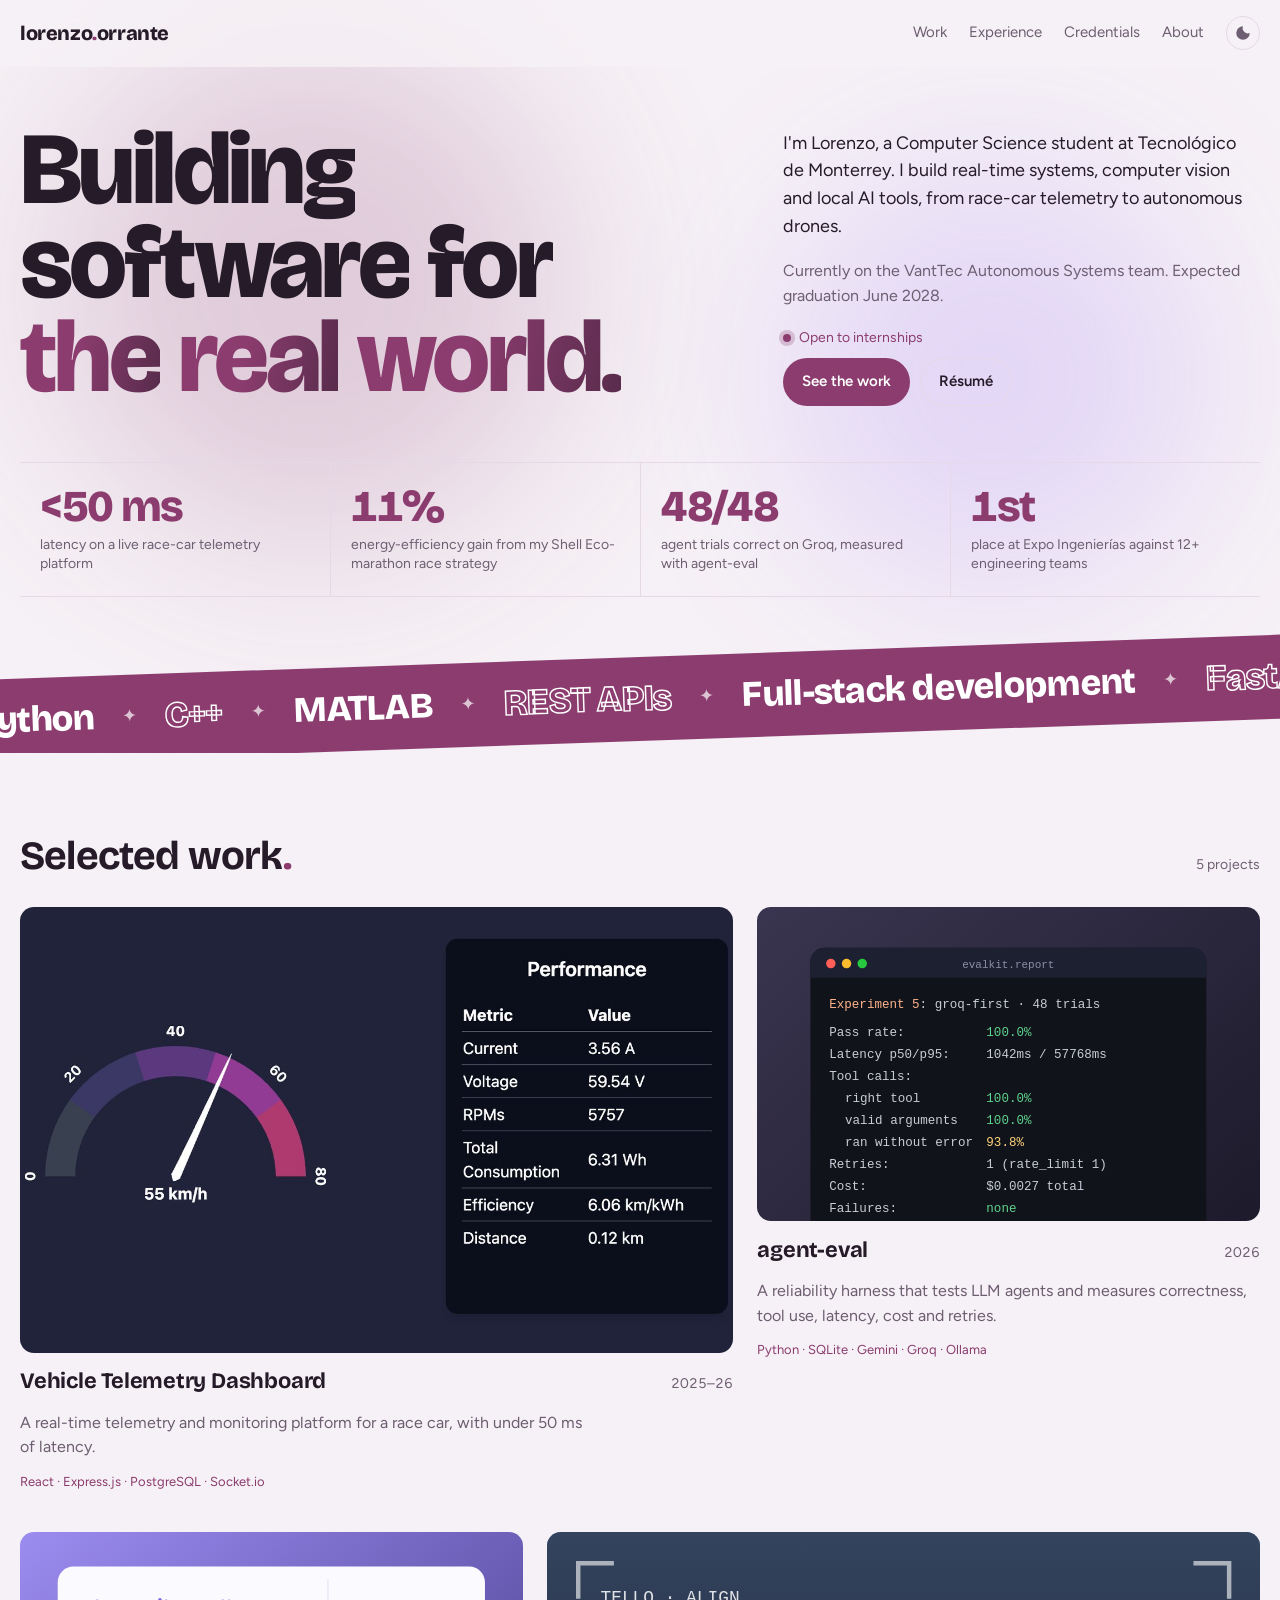
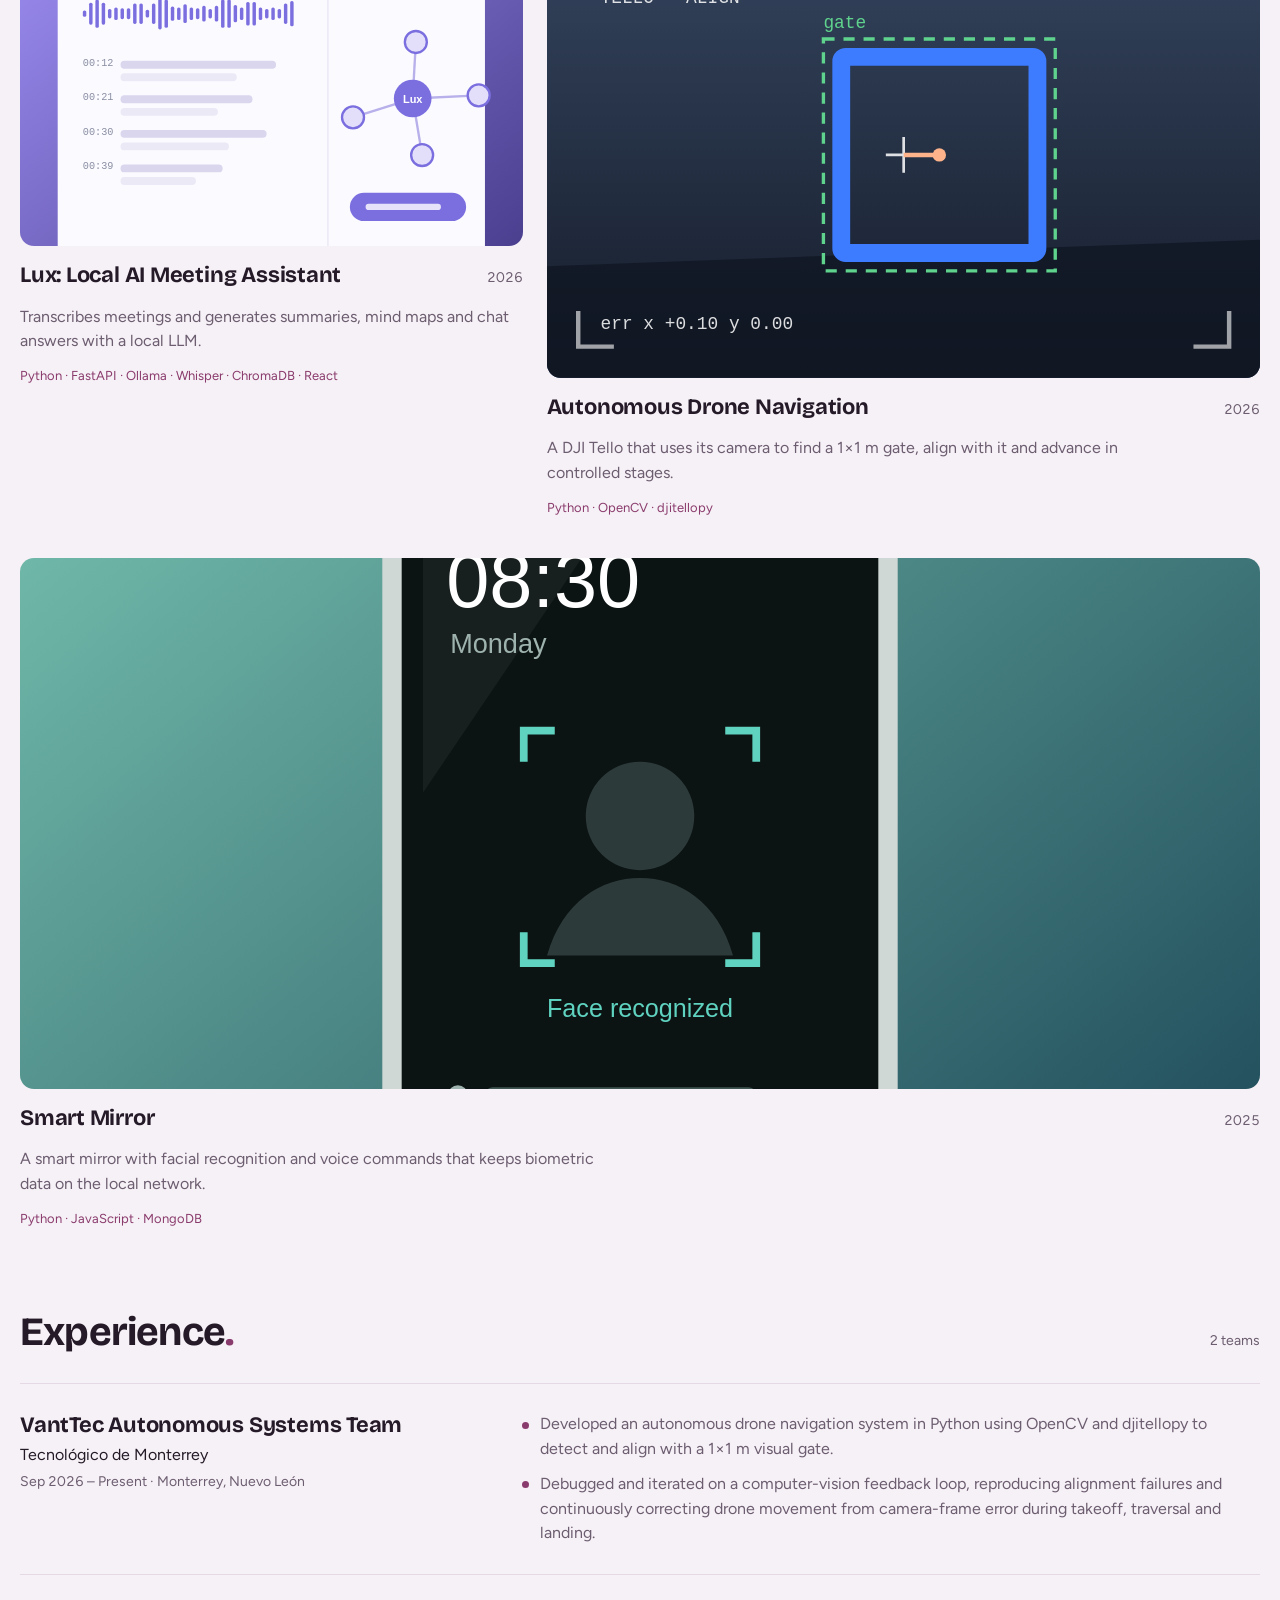
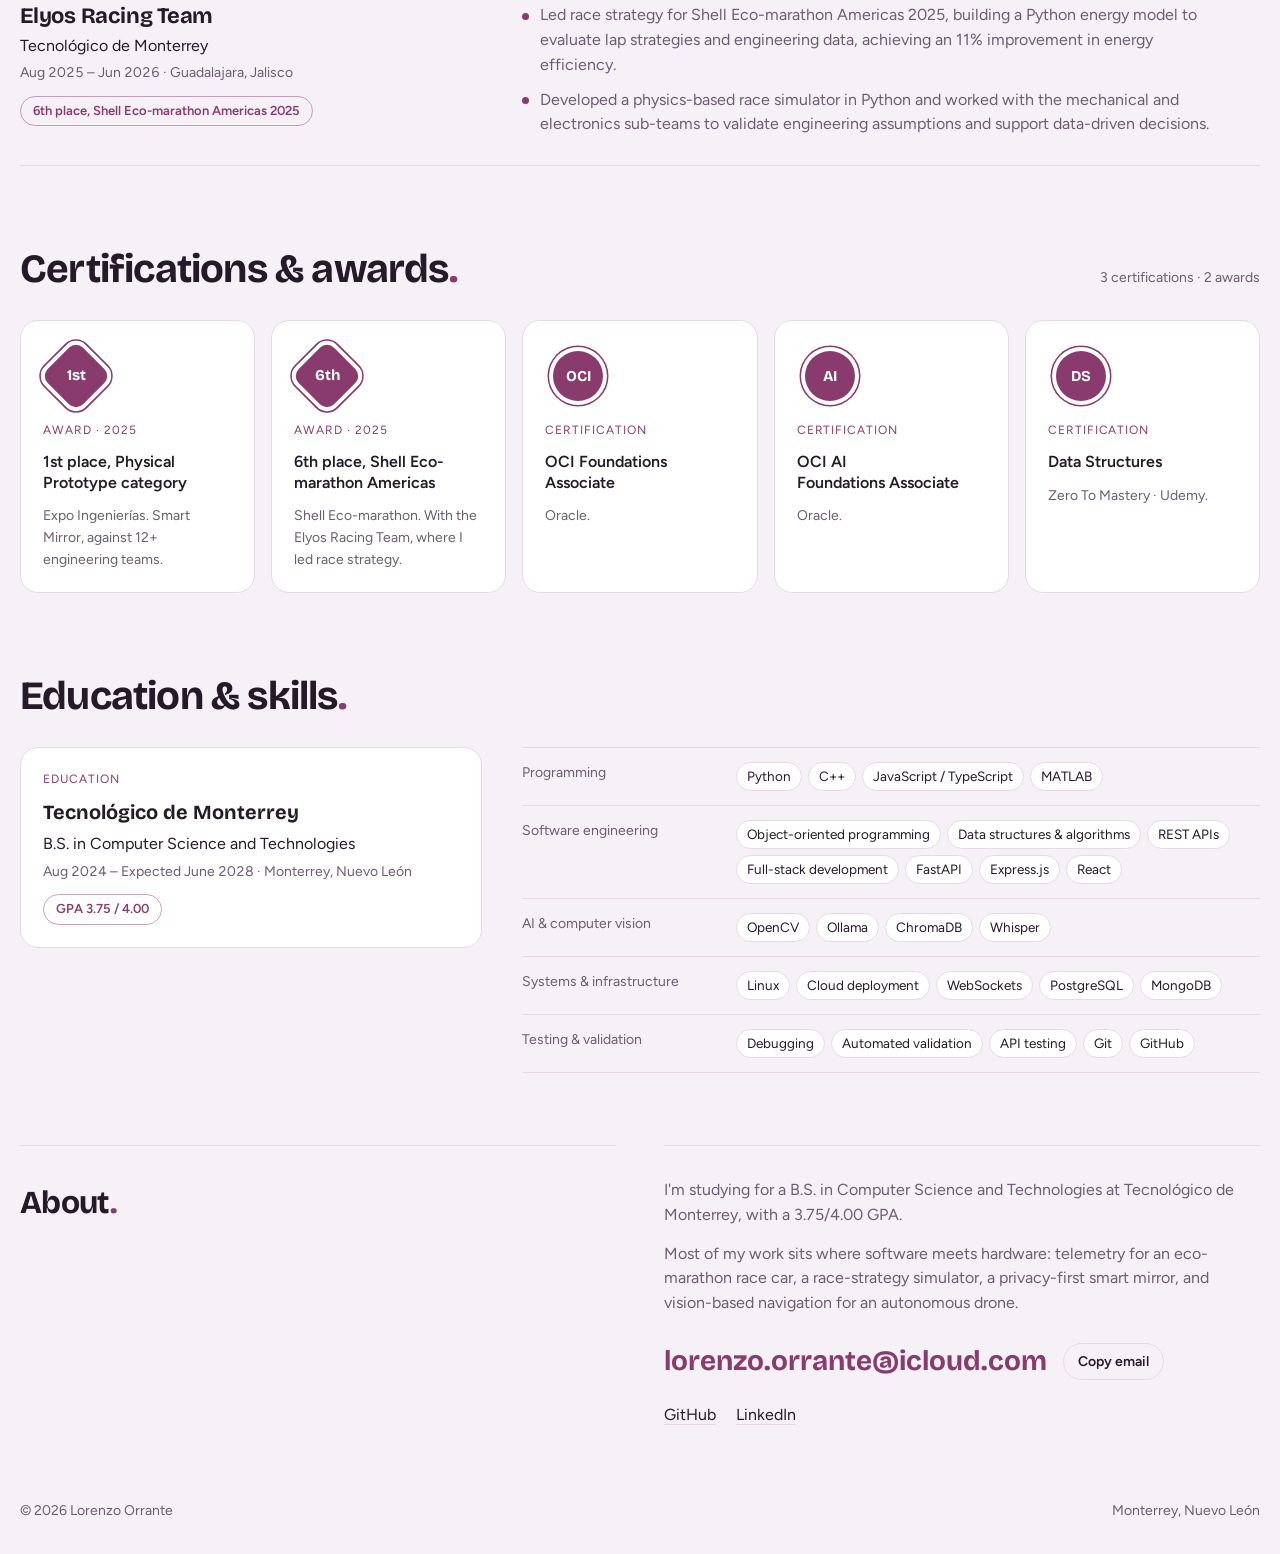
==== commit ebd88d29: "Redesign: interactive hero, illustrated covers, motion and sharing previews Adds the dot-field hero," ====
--- a/index.html
+++ b/index.html
@@ -3,12 +3,40 @@
 <head>
   <meta charset="utf-8">
   <meta name="viewport" content="width=device-width, initial-scale=1, viewport-fit=cover">
-  <title>Portfolio</title>
-  <meta name="description" content="Projects, certifications and awards.">
+  <title>Lorenzo Orrante · Portfolio</title>
+  <meta name="description" content="Lorenzo Orrante, Computer Science student at Tecnológico de Monterrey. Real-time systems, computer vision and local AI: race-car telemetry, autonomous drones, LLM agent evaluation.">
+  <meta name="author" content="Lorenzo Orrante">
+  <meta name="theme-color" content="#1b1520">
+  <link rel="canonical" href="https://zeustucz.github.io/">
+  <link rel="icon" href="assets/favicon.svg" type="image/svg+xml">
+
+  <!-- How the link looks when shared on LinkedIn, WhatsApp, Slack, etc. -->
+  <meta property="og:type" content="website">
+  <meta property="og:url" content="https://zeustucz.github.io/">
+  <meta property="og:title" content="Lorenzo Orrante · Portfolio">
+  <meta property="og:description" content="Real-time systems, computer vision and local AI. Projects, experience, certifications and awards.">
+  <meta property="og:image" content="https://zeustucz.github.io/assets/og-image.png">
+  <meta property="og:image:width" content="1200">
+  <meta property="og:image:height" content="630">
+  <meta name="twitter:card" content="summary_large_image">
+
+  <script type="application/ld+json">
+  {
+    "@context": "https://schema.org",
+    "@type": "Person",
+    "name": "Lorenzo Orrante",
+    "url": "https://zeustucz.github.io/",
+    "jobTitle": "Computer Science student",
+    "alumniOf": { "@type": "CollegeOrUniversity", "name": "Tecnológico de Monterrey" },
+    "sameAs": ["https://github.com/ZeusTucZ", "https://www.linkedin.com/in/lorenzo-orrante-rom%C3%A1n-75b146359/"]
+  }
+  </script>
+
   <link rel="preconnect" href="https://fonts.googleapis.com">
   <link rel="preconnect" href="https://fonts.gstatic.com" crossorigin>
   <link rel="stylesheet" href="https://fonts.googleapis.com/css2?family=Bricolage+Grotesque:opsz,wght@12..96,500;12..96,700;12..96,800&family=Figtree:wght@400;500;600&display=swap">
   <link rel="stylesheet" href="css/styles.css">
+  <link rel="stylesheet" href="css/fx.css">
   <script>
     // Apply the saved theme before the page paints, so there is no flash.
     try { var t = localStorage.getItem('theme'); if (t === 'light' || t === 'dark') document.documentElement.dataset.theme = t; } catch (e) {}
@@ -17,7 +45,8 @@
 <body>
   <a class="skip" href="#work">Skip to work</a>
 
-  <header class="top gutter">
+  <header class="site-head" id="site-head">
+   <div class="top gutter">
     <a class="mark" href="#top" id="mark"></a>
     <nav aria-label="Sections">
       <a href="#work">Work</a>
@@ -28,9 +57,13 @@
         <svg viewBox="0 0 24 24" width="18" height="18" aria-hidden="true"><path fill="currentColor" d="M12 3a9 9 0 1 0 9 9 7 7 0 0 1-9-9z"/></svg>
       </button>
     </nav>
+   </div>
+   <div class="progress" id="progress" aria-hidden="true"></div>
   </header>
 
   <main id="top">
+    <div class="hero-glow" aria-hidden="true"><i></i><i></i></div>
+    <canvas class="field" id="field" aria-hidden="true"></canvas>
     <section class="hero gutter">
       <h1 id="headline"></h1>
       <div class="side">
@@ -39,6 +72,12 @@
         <div class="btns" id="hero-buttons"></div>
       </div>
     </section>
+
+    <section class="highlights gutter" aria-label="Highlights">
+      <ul id="highlights"></ul>
+    </section>
+
+    <div class="ticker-wrap" aria-hidden="true"><div class="ticker" id="ticker"></div></div>
 
     <section class="section gutter" id="work" aria-labelledby="work-title">
       <div class="sec-title">
@@ -101,5 +140,6 @@
   <!-- Your content lives in js/content.js. Edit that file to add projects, certifications and awards. -->
   <script src="js/content.js"></script>
   <script src="js/main.js"></script>
+  <script src="js/fx.js"></script>
 </body>
 </html>
--- a/css/styles.css
+++ b/css/styles.css
@@ -56,8 +56,15 @@
 .skip { position: absolute; left: -9999px; }
 .skip:focus { left: 16px; top: 16px; background: var(--accent); color: var(--on-accent); padding: 8px 12px; border-radius: 8px; z-index: 20; }
 
-/* Header */
-.top { display: flex; justify-content: space-between; align-items: center; gap: 16px; flex-wrap: wrap; padding-block: 24px; }
+/* Header: sticks to the top, gains a hairline and blur once the page scrolls */
+body::before { content: ""; position: fixed; inset: 0 0 auto; height: env(safe-area-inset-top, 0px); z-index: 11; background: var(--bg); }
+.site-head { position: sticky; top: env(safe-area-inset-top, 0px); z-index: 10; background: color-mix(in srgb, var(--bg) 84%, transparent); -webkit-backdrop-filter: blur(12px); backdrop-filter: blur(12px); border-bottom: 1px solid transparent; transition: border-color .2s ease; }
+.site-head.scrolled { border-bottom-color: var(--line); }
+section[id], main[id] { scroll-margin-top: 84px; }
+.top { display: flex; justify-content: space-between; align-items: center; gap: 12px 16px; flex-wrap: wrap; padding-block: 16px; }
+.top nav a { position: relative; }
+.top nav a[aria-current="true"] { color: var(--fg); }
+.top nav a[aria-current="true"]::after { content: ""; position: absolute; left: 0; right: 0; bottom: -6px; height: 2px; border-radius: 2px; background: var(--accent); }
 .mark { font-family: var(--display); font-weight: 800; font-size: 20px; letter-spacing: -0.02em; text-decoration: none; }
 .mark i { font-style: normal; color: var(--accent); }
 .top nav { display: flex; gap: 22px; align-items: center; flex-wrap: wrap; font-size: 15px; }
@@ -72,6 +79,19 @@
 .hero h1 span { color: var(--accent); }
 .side { display: grid; gap: 18px; color: var(--muted); max-width: 46ch; }
 .side .lead { color: var(--fg); font-size: 18px; }
+@keyframes rise { from { transform: translateY(18px); } }
+.hero h1, .hero .side { animation: rise .8s cubic-bezier(.2, .7, .2, 1) both; }
+.hero .side { animation-delay: .08s; }
+
+/* Highlights: real numbers from the projects, each one opens its source */
+.highlights ul { display: grid; grid-template-columns: repeat(4, minmax(0, 1fr)); border-top: 1px solid var(--line); border-bottom: 1px solid var(--line); margin-top: 32px; }
+.highlights li { min-width: 0; }
+.highlights li + li { border-left: 1px solid var(--line); }
+.highlights button, .highlights a, .highlights li > div { display: grid; gap: 6px; align-content: start; width: 100%; height: 100%; padding: 22px 20px; text-align: left; font: inherit; color: inherit; background: none; border: 0; text-decoration: none; }
+.highlights button, .highlights a { cursor: pointer; transition: background-color .2s ease; }
+.highlights button:hover, .highlights a:hover { background: color-mix(in srgb, var(--accent) 8%, transparent); }
+.highlights b { font-family: var(--display); font-weight: 800; font-size: clamp(30px, 3.6vw, 44px); line-height: 1; letter-spacing: -0.03em; color: var(--accent); font-variant-numeric: tabular-nums; }
+.highlights span { color: var(--muted); font-size: 14px; line-height: 1.4; }
 .status { display: inline-flex; align-items: center; gap: 8px; font-size: 14px; color: var(--accent); }
 .status::before { content: ""; width: 8px; height: 8px; border-radius: 50%; background: currentColor; box-shadow: 0 0 0 4px color-mix(in srgb, var(--accent) 25%, transparent); }
 
@@ -104,6 +124,9 @@
 .thumb { aspect-ratio: 16 / 10; max-width: 100%; border-radius: 14px; position: relative; overflow: hidden; transition: transform .35s ease, box-shadow .35s ease; background: var(--panel); }
 .case:hover .thumb, .case:focus-visible .thumb { transform: translateY(-4px); box-shadow: 0 18px 40px var(--shadow); }
 .thumb img { width: 100%; height: 100%; object-fit: cover; }
+.thumb .art { position: absolute; inset: 0; width: 100%; height: 100%; display: block; }
+.pager { display: flex; justify-content: space-between; gap: 10px; flex-wrap: wrap; border-top: 1px solid var(--line); padding-top: 18px; }
+.pager .btn { max-width: 100%; overflow: hidden; text-overflow: ellipsis; white-space: nowrap; }
 .thumb .screen { position: absolute; left: 10%; right: 10%; top: 14%; bottom: -6%; border-radius: 10px 10px 0 0; background: rgba(255, 255, 255, .92); box-shadow: 0 20px 40px rgba(0, 0, 0, .25); padding: 16px; display: grid; gap: 9px; align-content: start; }
 .thumb .screen i { display: block; height: 8px; border-radius: 4px; background: rgba(20, 20, 40, .14); }
 .thumb .screen i.hl { background: rgba(20, 20, 40, .55); width: 40%; height: 10px; }
@@ -189,7 +212,12 @@
 .detail .doc { border-radius: 12px; border: 1px solid var(--line); background: var(--bg); }
 
 @media (max-width: 860px) {
-  .hero, .about, .job, .skills-grid { grid-template-columns: minmax(0, 1fr); gap: 28px; }  .job { gap: 14px; }
+  .hero, .about, .job, .skills-grid { grid-template-columns: minmax(0, 1fr); gap: 28px; }
+  .highlights ul { grid-template-columns: repeat(2, minmax(0, 1fr)); }
+  .highlights li:nth-child(3) { border-left: 0; }
+  .highlights li:nth-child(n+3) { border-top: 1px solid var(--line); }
+  .highlights button, .highlights a, .highlights li > div { padding: 18px 14px; }
+  .top nav { gap: 14px; font-size: 14px; }  .job { gap: 14px; }
   .skills > div { grid-template-columns: minmax(0, 1fr); }
   .about { gap: 0; }
   .about > div { border-top: 0; padding-top: 16px; }
@@ -199,5 +227,6 @@
   .detail { padding: 22px; }
 }
 @media (prefers-reduced-motion: reduce) {
-  .thumb, .badge { transition: none; }
-}
+  .thumb, .badge, .site-head, .highlights button, .highlights a { transition: none; }
+  .hero h1, .hero .side { animation: none; }
+}
--- a/css/fx.css
+++ b/css/fx.css
@@ -0,0 +1,119 @@
+/* ======================================================================
+   Motion & interaction layer for js/fx.js. Decorative: all of it is off
+   under prefers-reduced-motion, and the page reads the same without it.
+   ====================================================================== */
+main { position: relative; isolation: isolate; }
+main > section, main > .ticker-wrap { position: relative; z-index: 1; }
+
+/* Interactive dot field + soft glow behind the hero */
+.field { position: absolute; left: 0; top: 0; width: 100%; height: 640px; z-index: 0; pointer-events: none;
+  -webkit-mask-image: linear-gradient(to bottom, #000 55%, transparent); mask-image: linear-gradient(to bottom, #000 55%, transparent); }
+.hero-glow { position: absolute; inset: -120px 0 auto; height: 760px; z-index: -1; pointer-events: none; overflow: hidden; transition: transform 1.2s cubic-bezier(.2, .8, .2, 1); }
+.hero-glow i { position: absolute; border-radius: 50%; filter: blur(90px); opacity: .5; }
+.hero-glow i:first-child { width: 520px; height: 520px; left: 4%; top: 80px; background: color-mix(in srgb, var(--accent) 40%, transparent); animation: drift 18s ease-in-out infinite alternate; }
+.hero-glow i:last-child { width: 420px; height: 420px; right: 6%; top: 220px; background: color-mix(in srgb, #8b5cf6 35%, transparent); animation: drift 22s ease-in-out infinite alternate-reverse; }
+@keyframes drift { to { transform: translate(80px, 40px) scale(1.15); } }
+
+/* Headline: each word rises out of its own line; the accent line shimmers */
+.hero h1.split { animation: none; }
+.hero h1 .w, .hero h1 .wi { color: inherit; }
+.hero h1 .w { display: inline-block; overflow: hidden; vertical-align: top; padding-bottom: .1em; margin-bottom: -.1em; }
+.hero h1 .wi { display: inline-block; animation: word-up 1s cubic-bezier(.16, 1, .3, 1) both; animation-delay: calc(var(--i) * 70ms + 120ms); }
+@keyframes word-up { from { transform: translateY(108%) rotate(4deg); } }
+.hero h1 > span:not(.w) .wi {
+  background: linear-gradient(100deg, var(--accent) 20%, color-mix(in srgb, var(--accent) 45%, var(--fg)) 50%, var(--accent) 80%);
+  background-size: 220% 100%;
+  -webkit-background-clip: text; background-clip: text; color: transparent;
+  animation: word-up 1s cubic-bezier(.16, 1, .3, 1) both, shimmer 5s linear 1.4s infinite;
+  animation-delay: calc(var(--i) * 70ms + 120ms), 1.4s;
+}
+@keyframes shimmer { from { background-position: 110% 0; } to { background-position: -110% 0; } }
+
+/* Project cards: 3D tilt, glare that follows the cursor, inner parallax */
+.case .thumb { transform: perspective(1000px) rotateX(var(--rx, 0deg)) rotateY(var(--ry, 0deg)) translateY(var(--lift, 0px)); transition: transform .6s cubic-bezier(.2, .8, .2, 1), box-shadow .5s ease; }
+.case:hover .thumb, .case:focus-visible .thumb { --lift: -6px; transform: perspective(1000px) rotateX(var(--rx, 0deg)) rotateY(var(--ry, 0deg)) translateY(var(--lift)); box-shadow: 0 28px 60px var(--shadow); }
+.case.tilting .thumb { transition: transform .12s linear, box-shadow .5s ease; }
+.thumb::after { content: ""; position: absolute; inset: 0; pointer-events: none; opacity: 0; transition: opacity .4s ease;
+  background: radial-gradient(circle at var(--mx, 50%) var(--my, 50%), rgba(255, 255, 255, .3), transparent 45%); mix-blend-mode: soft-light; }
+.case:hover .thumb::after { opacity: 1; }
+.thumb .art, .thumb img, .case .thumb .screen { transition: transform .6s cubic-bezier(.2, .8, .2, 1); }
+.case:hover .thumb .art, .case:hover .thumb img { transform: translate(calc(var(--px, 0) * -14px), calc(var(--py, 0) * -10px)) scale(1.05); }
+.case:hover .thumb .screen { transform: translate(calc(var(--px, 0) * -14px), calc(var(--py, 0) * -10px)); }
+.case h3 { transition: color .25s ease; }
+.case .meta h3::after { content: " →"; display: inline-block; opacity: 0; transform: translateX(-6px); transition: opacity .3s ease, transform .3s ease; color: var(--accent); }
+.case:hover .meta h3::after { opacity: 1; transform: none; }
+@media (hover: hover) {
+  .work:hover .case:not(:hover) { opacity: .55; filter: saturate(.75); }
+}
+
+/* Spotlight that follows the cursor on panels */
+.badge, .job, .edu-item { position: relative; }
+.badge::before, .job::before, .edu-item::before { content: ""; position: absolute; inset: 0; border-radius: inherit; pointer-events: none; opacity: 0; transition: opacity .3s ease;
+  background: radial-gradient(260px circle at var(--sx, 50%) var(--sy, 50%), color-mix(in srgb, var(--accent) 14%, transparent), transparent 70%); }
+.badge:hover::before, .job:hover::before, .edu-item:hover::before { opacity: 1; }
+.badge > *, .edu-item > *, .job > * { position: relative; }
+.medal { transition: transform .4s cubic-bezier(.2, .8, .2, 1); }
+.badge:hover .medal { transform: rotate(-8deg) scale(1.06); }
+.badge:hover .medal.award { transform: rotate(37deg) scale(1.06); }
+.badge { transition: border-color .2s ease, transform .4s cubic-bezier(.2, .8, .2, 1); }
+.badge:hover { transform: translateY(-4px); }
+
+/* Magnetic buttons ease back when released; primary buttons get a sheen */
+.btn, .theme-toggle { transition: transform .35s cubic-bezier(.2, .8, .2, 1), border-color .2s ease, background-color .2s ease; }
+.magnet-on { transition: transform .08s linear, border-color .2s ease, background-color .2s ease; }
+.btn.primary { position: relative; overflow: hidden; }
+.btn.primary::after { content: ""; position: absolute; inset: 0; background: linear-gradient(110deg, transparent 30%, rgba(255, 255, 255, .35), transparent 70%); transform: translateX(-120%); transition: transform .7s ease; }
+.btn.primary:hover::after { transform: translateX(120%); }
+
+/* Section titles end with the brand dot */
+.sec-title h2::after, .about h2::after { content: "."; color: var(--accent); }
+
+/* Ticker: a tilted band of skills that scrolls forever */
+.ticker-wrap { overflow: hidden; padding-block: 44px 12px; margin-top: 16px; }
+.ticker { transform: rotate(-2deg); width: 104%; margin-left: -2%; background: var(--accent); color: var(--on-accent); padding-block: 14px; overflow: hidden; }
+.ticker .track { display: flex; width: max-content; gap: 28px; align-items: center; animation: marquee 40s linear infinite; }
+.ticker:hover .track { animation-play-state: paused; }
+.ticker span { font-family: var(--display); font-weight: 800; font-size: clamp(22px, 3vw, 36px); letter-spacing: -0.02em; white-space: nowrap; }
+.ticker span.o { color: transparent; -webkit-text-stroke: 1.5px var(--on-accent); }
+.ticker b { font-size: 18px; opacity: .7; }
+@keyframes marquee { to { transform: translateX(-50%); } }
+
+/* Scroll reveals: content is always visible, it only slides into place */
+.rv { transform: translateY(34px); transition: transform 1s cubic-bezier(.16, 1, .3, 1), opacity .4s ease, filter .4s ease, border-color .2s ease; transition-delay: var(--d, 0ms); }
+.rv.in { transform: none; }
+.badge.rv.in:hover { transform: translateY(-4px); transition-delay: 0ms; }
+
+/* Scroll progress line under the header */
+.progress { position: absolute; left: 0; right: 0; bottom: -1px; height: 2px; background: linear-gradient(90deg, var(--accent), color-mix(in srgb, var(--accent) 40%, #8b5cf6)); transform-origin: 0 50%; transform: scaleX(0); }
+
+/* Dialog opens with a lift */
+dialog[open] { animation: pop .45s cubic-bezier(.16, 1, .3, 1); }
+dialog[open]::backdrop { animation: fade .35s ease; }
+@keyframes pop { from { transform: translateY(24px) scale(.97); opacity: 0; } }
+@keyframes fade { from { opacity: 0; } }
+
+/* Theme switch spreads out in a circle from the toggle */
+::view-transition-old(root), ::view-transition-new(root) { animation: none; mix-blend-mode: normal; }
+::view-transition-new(root) { animation: theme-in .7s cubic-bezier(.65, 0, .35, 1); }
+@keyframes theme-in { from { clip-path: circle(0 at var(--tx, 50%) var(--ty, 0)); } to { clip-path: circle(150vmax at var(--tx, 50%) var(--ty, 0)); } }
+
+/* Film grain for depth */
+.grain { position: fixed; inset: 0; z-index: 55; pointer-events: none; opacity: .06; mix-blend-mode: overlay;
+  background-image: url("data:image/svg+xml,%3Csvg xmlns='http://www.w3.org/2000/svg' width='160' height='160'%3E%3Cfilter id='n'%3E%3CfeTurbulence type='fractalNoise' baseFrequency='.9' numOctaves='3' stitchTiles='stitch'/%3E%3C/filter%3E%3Crect width='100%25' height='100%25' filter='url(%23n)'/%3E%3C/svg%3E"); }
+
+::selection { background: var(--accent); color: var(--on-accent); }
+
+@media (max-width: 860px) {
+  .hero-glow i:first-child { width: 320px; height: 320px; }
+  .hero-glow i:last-child { width: 260px; height: 260px; }
+  .ticker-wrap { padding-block: 30px 4px; }
+}
+
+@media (prefers-reduced-motion: reduce) {
+  .hero-glow i, .ticker .track { animation: none !important; }
+  .rv { transform: none; transition: none; }
+  .case .thumb, .thumb .art, .thumb img, .btn, .badge, .medal { transition: none; }
+  dialog[open], dialog[open]::backdrop { animation: none; }
+  .ticker .track { flex-wrap: wrap; width: auto; justify-content: center; row-gap: 6px; }
+  .ticker .track > :nth-child(n + 41) { display: none; }
+}
